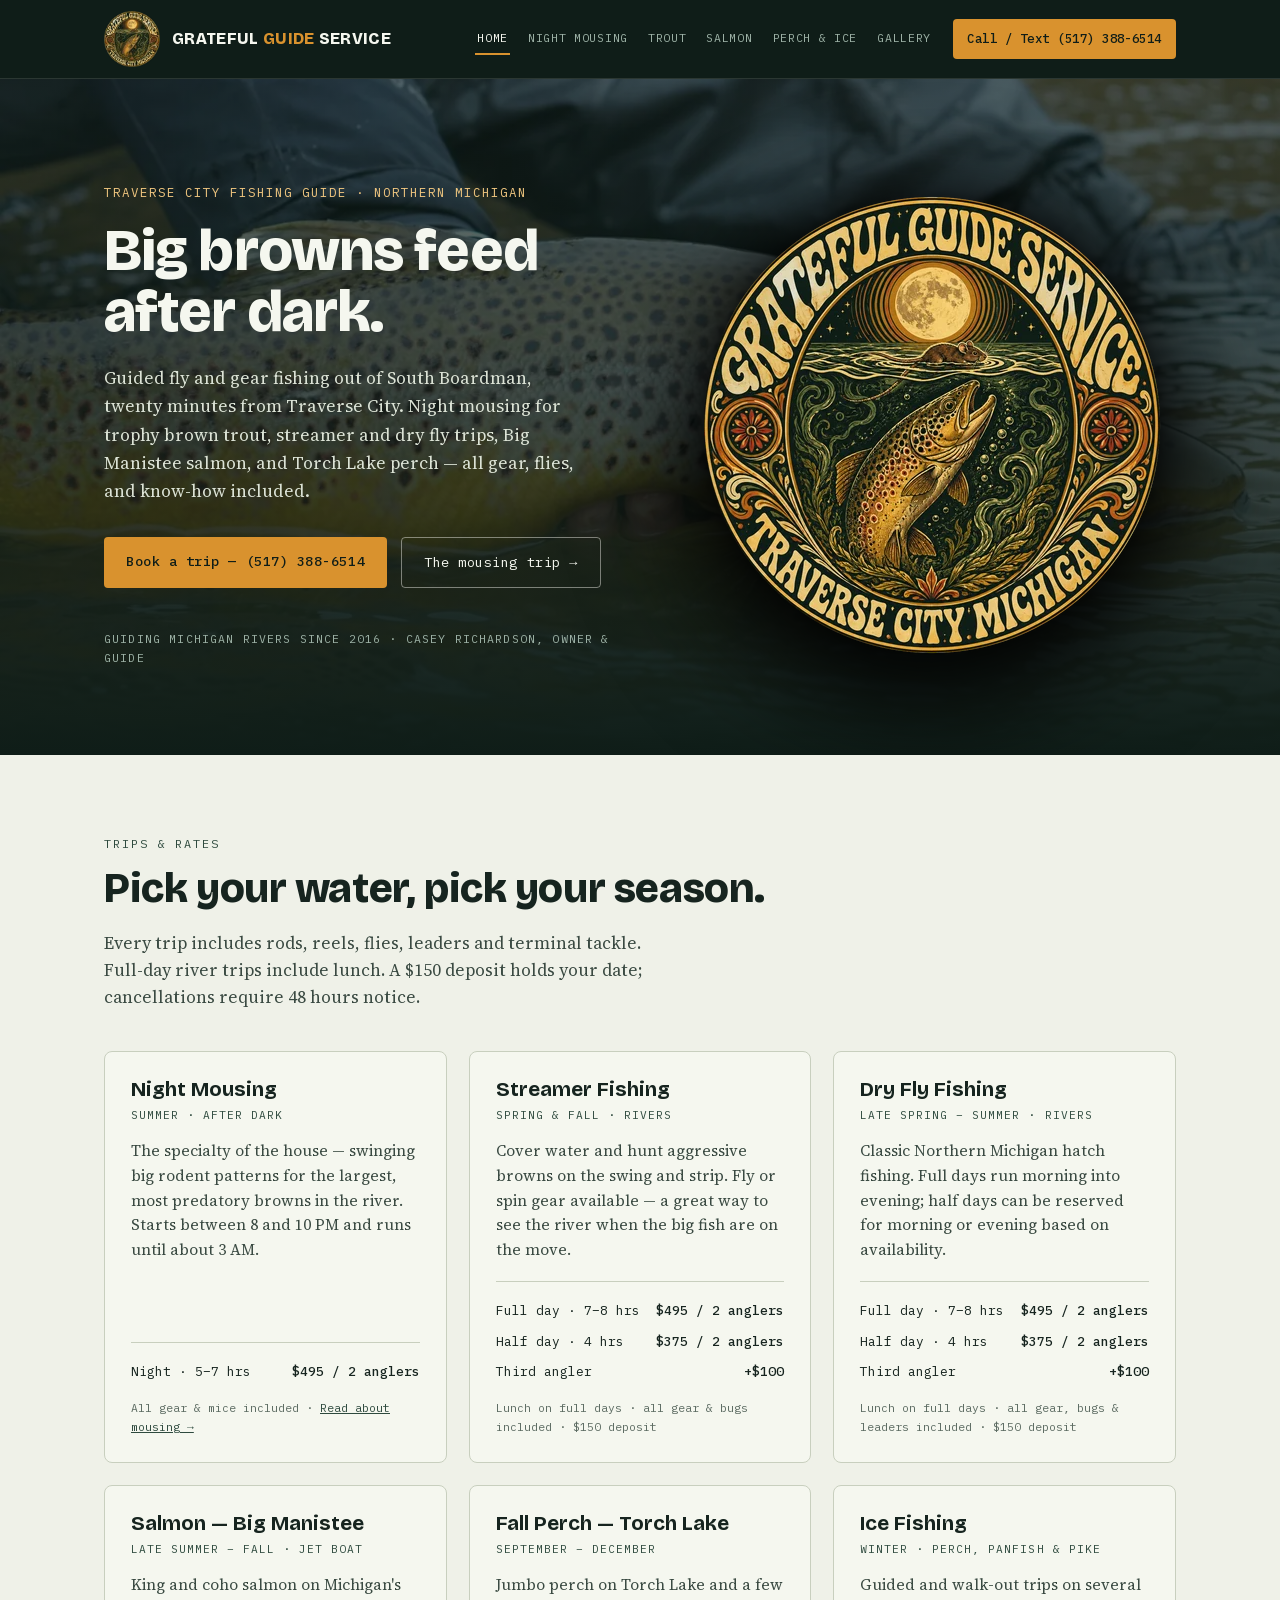
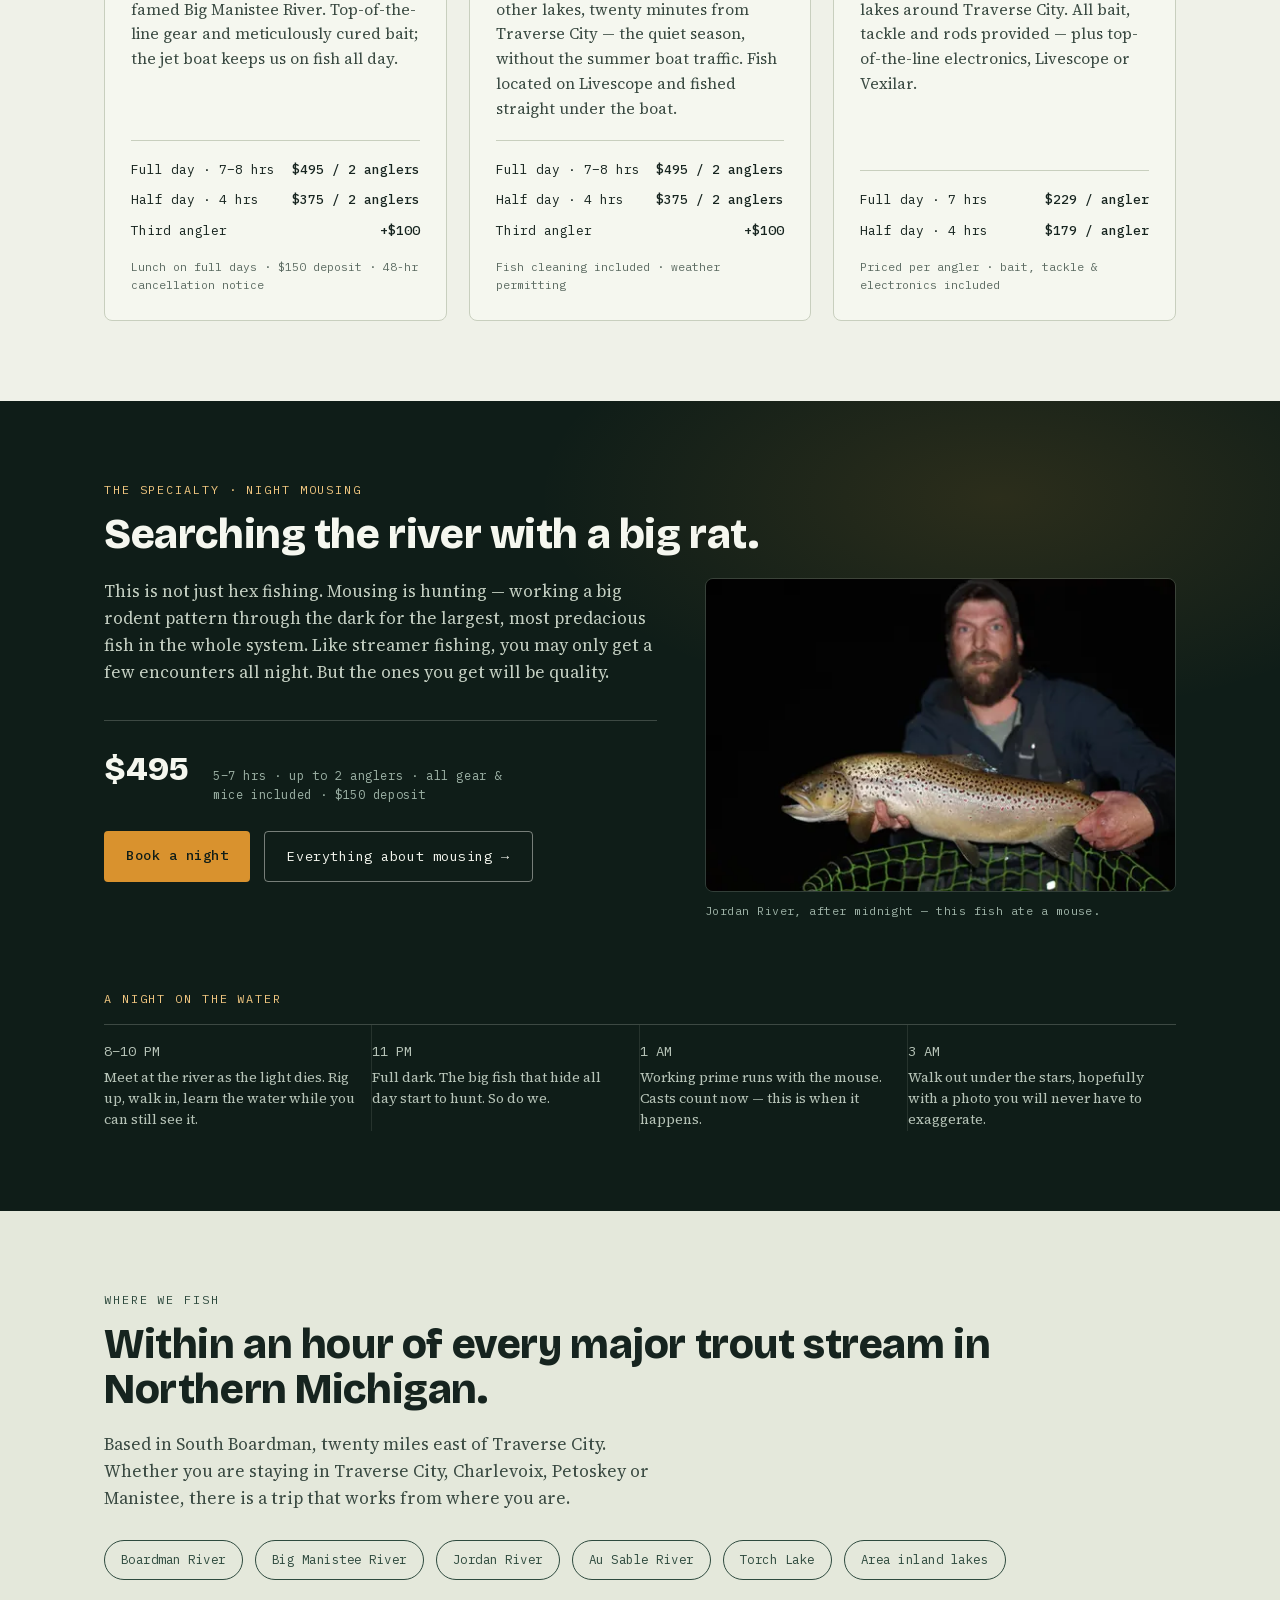
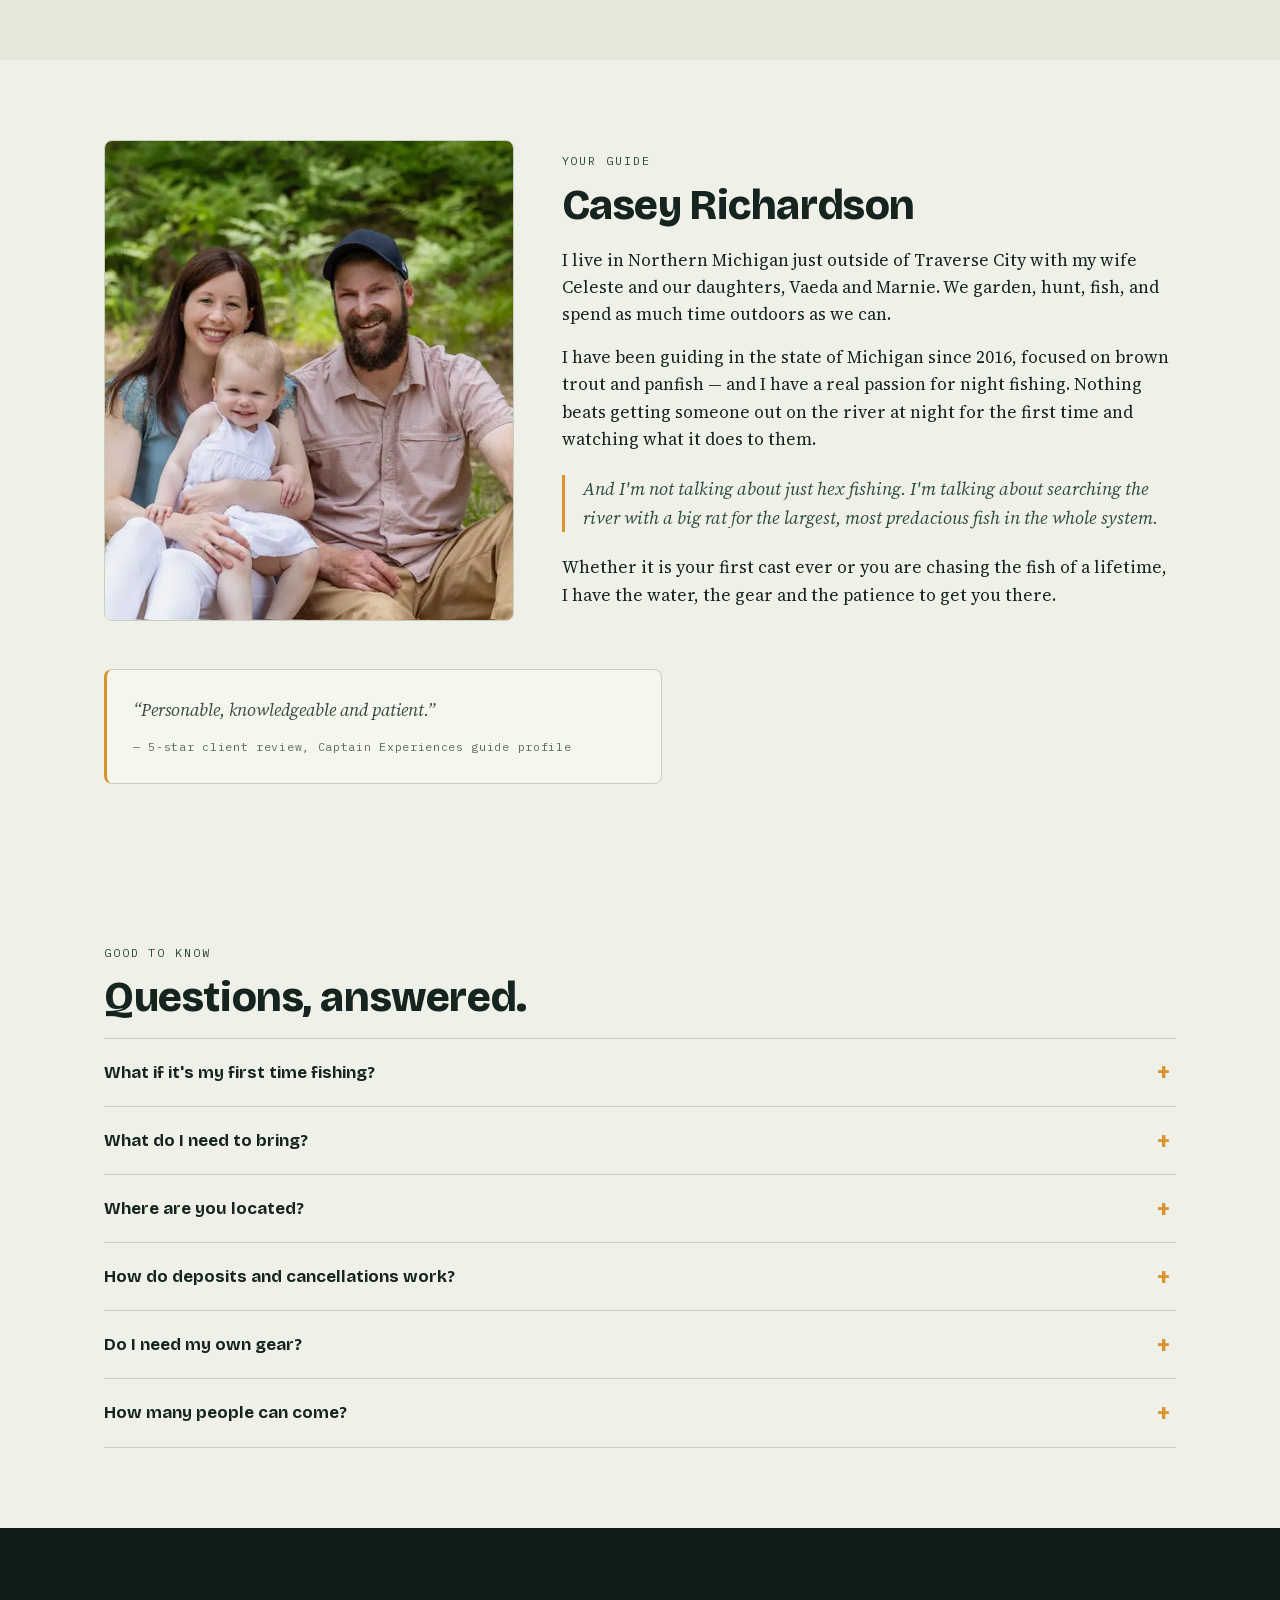
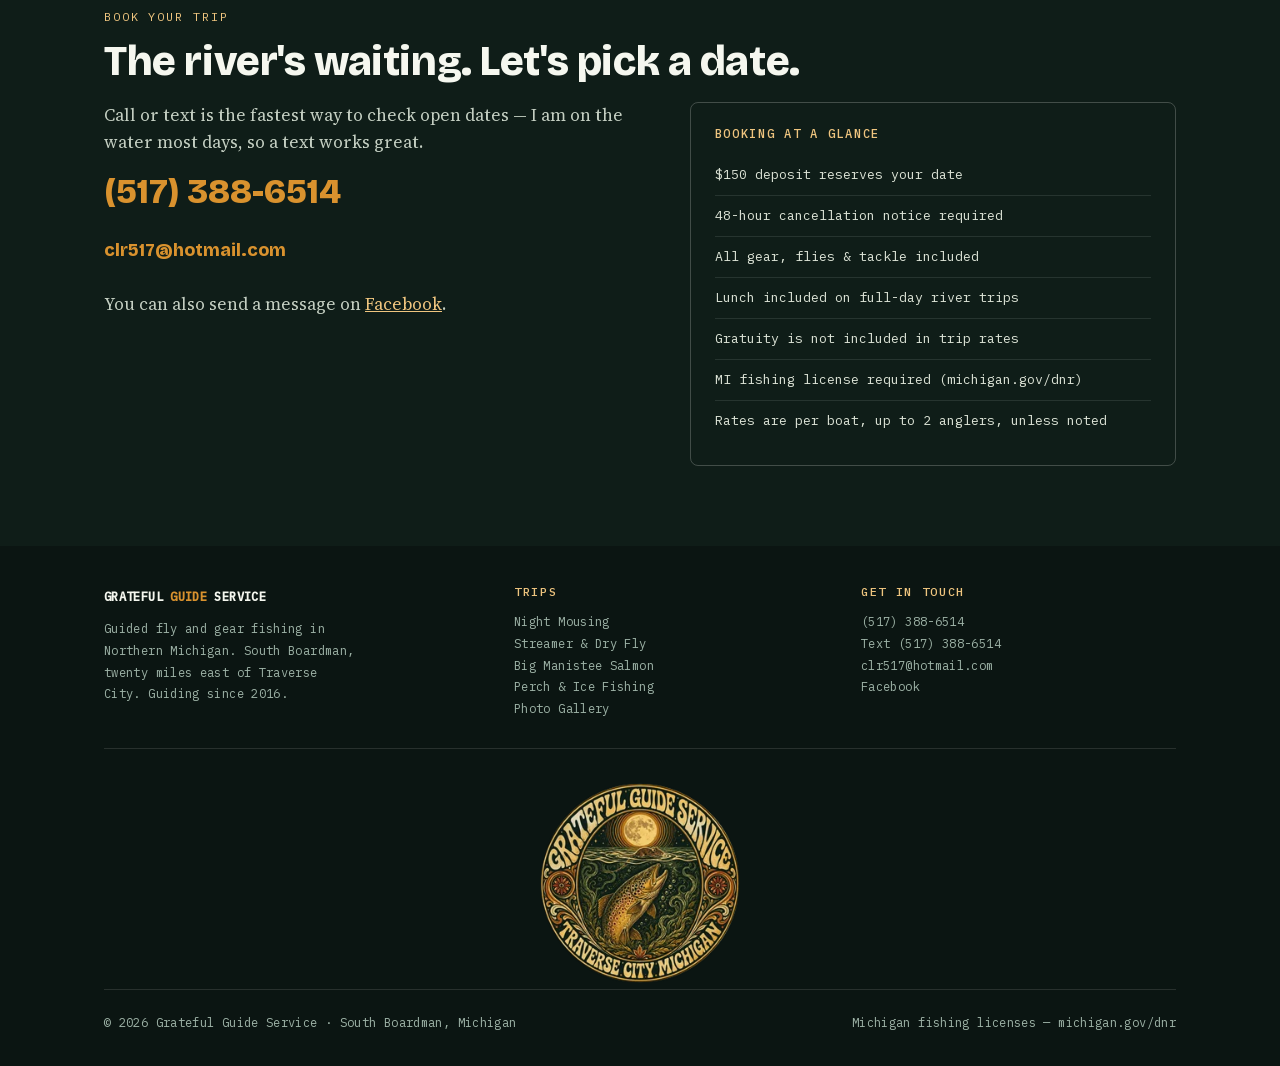
==== index.html @ aba26809 "Grateful Guide Service site" ====
<!DOCTYPE html>
<html lang="en" class="no-js">
<head>
<meta charset="UTF-8">
<meta name="viewport" content="width=device-width, initial-scale=1">
<title>Traverse City Fishing Guide | Night Mousing, Trout &amp; Salmon Trips — Grateful Guide Service</title>
<meta name="description" content="Guided fly and gear fishing out of South Boardman, 20 minutes from Traverse City. Night mousing for trophy brown trout, streamer and dry fly trips, Big Manistee salmon, and Torch Lake perch. All gear included. Call or text (517) 388-6514.">
<link rel="canonical" href="https://www.gratefulguideservice.com/">
<meta name="theme-color" content="#0F1D18">
<link rel="icon" href="./favicon.ico" sizes="16x16 32x32 48x48">
<link rel="icon" href="./assets/img/icon-16.png" sizes="16x16" type="image/png">
<link rel="icon" href="./assets/img/icon-32.png" sizes="32x32" type="image/png">
<link rel="icon" href="./assets/img/icon-192.png" sizes="192x192" type="image/png">
<link rel="icon" href="./assets/img/icon-512.png" sizes="512x512" type="image/png">
<link rel="apple-touch-icon" sizes="180x180" href="./assets/img/icon-180.png">
<link rel="manifest" href="./site.webmanifest">
<meta property="og:type" content="website">
<meta property="og:site_name" content="Grateful Guide Service">
<meta property="og:title" content="Traverse City Fishing Guide | Grateful Guide Service">
<meta property="og:description" content="Guided fly and gear fishing out of South Boardman, 20 minutes from Traverse City. Night mousing for trophy brown trout, streamer and dry fly trips, Big Manistee salmon, and Torch Lake perch. All gear included. Call or text (517) 388-6514.">
<meta property="og:url" content="https://www.gratefulguideservice.com/">
<meta property="og:image" content="https://www.gratefulguideservice.com/assets/img/og-image.png">
<meta property="og:image:type" content="image/png">
<meta property="og:image:width" content="1200">
<meta property="og:image:height" content="630">
<meta property="og:image:alt" content="Grateful Guide Service badge: a brown trout rising to a mouse fly under a full moon, Traverse City, Michigan">
<meta name="twitter:card" content="summary_large_image">
<link rel="preload" href="./assets/fonts/bricolage-grotesque-normal-400-800.woff2" as="font" type="font/woff2" crossorigin>
<link rel="preload" href="./assets/fonts/source-serif-4-normal-400-600.woff2" as="font" type="font/woff2" crossorigin>
<link rel="stylesheet" href="./assets/fonts/fonts.css">
<link rel="stylesheet" href="./assets/css/site.css">
<script type="application/ld+json">
{
  "@context": "https://schema.org",
  "@type": "LocalBusiness",
  "@id": "https://www.gratefulguideservice.com/#business",
  "name": "Grateful Guide Service",
  "description": "Guided fishing trips in Northern Michigan: night mousing and streamer fishing for brown trout, dry fly trips, Big Manistee River salmon, and perch and ice fishing near Traverse City.",
  "url": "https://www.gratefulguideservice.com/",
  "telephone": "+1-517-388-6514",
  "email": "clr517@hotmail.com",
  "image": "https://www.gratefulguideservice.com/assets/img/mousing-brown-jordan-river-1600.jpg",
  "founder": {
    "@type": "Person",
    "name": "Casey Richardson"
  },
  "foundingDate": "2016",
  "priceRange": "$179–$495",
  "currenciesAccepted": "USD",
  "address": {
    "@type": "PostalAddress",
    "addressLocality": "South Boardman",
    "addressRegion": "MI",
    "postalCode": "49680",
    "addressCountry": "US"
  },
  "areaServed": [
    "Traverse City MI",
    "Charlevoix MI",
    "Petoskey MI",
    "Manistee MI",
    "Kalkaska MI",
    "South Boardman MI"
  ],
  "sameAs": [
    "https://www.facebook.com/gratefulguideservices-107425530788070/"
  ],
  "makesOffer": [
    {
      "@type": "Offer",
      "name": "Night Mousing Trip (5–7 hrs, up to 2 anglers)",
      "price": "495",
      "priceCurrency": "USD",
      "availability": "https://schema.org/InStock"
    },
    {
      "@type": "Offer",
      "name": "Full Day Streamer or Dry Fly Trip (7–8 hrs, up to 2 anglers)",
      "price": "495",
      "priceCurrency": "USD",
      "availability": "https://schema.org/InStock"
    },
    {
      "@type": "Offer",
      "name": "Half Day River Trip (4 hrs, up to 2 anglers)",
      "price": "375",
      "priceCurrency": "USD",
      "availability": "https://schema.org/InStock"
    },
    {
      "@type": "Offer",
      "name": "Full Day Salmon Trip, Big Manistee River (up to 2 anglers)",
      "price": "495",
      "priceCurrency": "USD",
      "availability": "https://schema.org/InStock"
    },
    {
      "@type": "Offer",
      "name": "Fall Perch Trip, Torch Lake (full day, up to 2 anglers)",
      "price": "495",
      "priceCurrency": "USD",
      "availability": "https://schema.org/InStock"
    },
    {
      "@type": "Offer",
      "name": "Ice Fishing Half Day (per angler)",
      "price": "179",
      "priceCurrency": "USD",
      "availability": "https://schema.org/InStock"
    },
    {
      "@type": "Offer",
      "name": "Ice Fishing Full Day (per angler)",
      "price": "229",
      "priceCurrency": "USD",
      "availability": "https://schema.org/InStock"
    }
  ]
}
</script>
<script type="application/ld+json">
{
  "@context": "https://schema.org",
  "@type": "FAQPage",
  "mainEntity": [
    {
      "@type": "Question",
      "name": "What if it's my first time fishing?",
      "acceptedAnswer": {
        "@type": "Answer",
        "text": "Not a problem. I have the perfect section of river and the right equipment for beginners — you will have real opportunities at quality fish while learning the skill throughout the day or evening."
      }
    },
    {
      "@type": "Question",
      "name": "What do I need to bring?",
      "acceptedAnswer": {
        "@type": "Answer",
        "text": "A valid Michigan fishing license (available on the Michigan DNR website — this is your responsibility), polarized sunglasses for daytime trips, and safety glasses for night trips. Layered clothing and bug spray are recommended. Waders or muck boots and rain gear are suggested depending on the weather. Rods, reels, flies, leaders and terminal tackle are provided."
      }
    },
    {
      "@type": "Question",
      "name": "Where are you located?",
      "acceptedAnswer": {
        "@type": "Answer",
        "text": "South Boardman, Michigan — about 20 miles east of Traverse City, and within an hour of most major trout streams in Northern Michigan including the Boardman, Big Manistee, Jordan and Au Sable rivers."
      }
    },
    {
      "@type": "Question",
      "name": "How do deposits and cancellations work?",
      "acceptedAnswer": {
        "@type": "Answer",
        "text": "A $150 deposit reserves your date on any trip. All cancellations require 48 hours notice. Gratuity is not included in trip rates."
      }
    },
    {
      "@type": "Question",
      "name": "Do I need my own gear?",
      "acceptedAnswer": {
        "@type": "Answer",
        "text": "No. Rods, reels, flies, leaders and terminal tackle are included on every trip, mice included on night trips, and bait, tackle and electronics on ice trips. Spin gear is available if you would rather not fly fish."
      }
    },
    {
      "@type": "Question",
      "name": "How many people can come?",
      "acceptedAnswer": {
        "@type": "Answer",
        "text": "River and perch trips are priced for up to two anglers, with a third angler for $100 more. Ice fishing is priced per angler."
      }
    }
  ]
}
</script>
</head>
<body>
<a class="skip-link" href="#main">Skip to content</a>
<header class="topbar">
  <div class="wrap">
    <a class="brand" href="./">
      <span class="brand-badge"><picture>
  <source type="image/webp" srcset="./assets/img/logo-80.webp 1x, ./assets/img/logo-120.webp 2x">
  <img src="./assets/img/logo-80.png" srcset="./assets/img/logo-80.png 1x, ./assets/img/logo-120.png 2x"
       width="56" height="56" alt=""
       fetchpriority="high" decoding="async">
</picture></span>
      <span class="brand-text">GRATEFUL <span>GUIDE</span> SERVICE</span>
    </a>
    <button class="nav-toggle" type="button" aria-expanded="false" aria-controls="primary-nav">Menu</button>
    <nav class="main" id="primary-nav" aria-label="Primary">
        <a href="./" aria-current="page">Home</a>
        <a href="./night-mousing/">Night Mousing</a>
        <a href="./trout-fishing/">Trout</a>
        <a href="./salmon-fishing-manistee/">Salmon</a>
        <a href="./perch-fishing-torch-lake/">Perch & Ice</a>
        <a href="./gallery/">Gallery</a>
    </nav>
    <a class="call-btn" href="tel:+15173886514">Call / Text (517) 388-6514</a>
  </div>
</header>
<div class="callbar">
  <a class="bar-call" href="tel:+15173886514">Call (517) 388-6514</a>
  <a class="bar-text" href="sms:+15173886514">Text</a>
</div>
<main id="main">

  <div class="hero">
    <div class="hero-media">
      <picture>
  
  <source type="image/webp" srcset="./assets/img/au-sable-big-brown-480.webp 480w, ./assets/img/au-sable-big-brown-960.webp 960w, ./assets/img/au-sable-big-brown-1600.webp 1600w, ./assets/img/au-sable-big-brown-1616.webp 1616w" sizes="100vw">
  <img src="./assets/img/au-sable-big-brown-1616.jpg" srcset="./assets/img/au-sable-big-brown-480.jpg 480w, ./assets/img/au-sable-big-brown-960.jpg 960w, ./assets/img/au-sable-big-brown-1600.jpg 1600w, ./assets/img/au-sable-big-brown-1616.jpg 1616w" sizes="100vw" alt=""
       data-art-directed="true" style="object-position:center 58%;--hero-pos-mobile:center 55%" fetchpriority="high" decoding="async">
</picture>
    </div>
    <div class="wrap">
      <div class="hero-grid">
        <div class="hero-copy">
          <p class="eyebrow">Traverse City Fishing Guide · Northern Michigan</p>
          <h1>Big browns feed after dark.</h1>
          <p class="lede">Guided fly and gear fishing out of South Boardman, twenty minutes from Traverse City. Night mousing for trophy brown trout, streamer and dry fly trips, Big Manistee salmon, and Torch Lake perch — all gear, flies, and know-how included.</p>
          <div class="cta-row">
            <a class="btn btn-amber" href="tel:+15173886514">Book a trip — (517) 388-6514</a>
            <a class="btn btn-ghost" href="./night-mousing/">The mousing trip &rarr;</a>
          </div>
          <p class="since">Guiding Michigan rivers since 2016 · Casey Richardson, owner &amp; guide</p>
        </div>
        <div class="hero-badge"><picture>
  <source type="image/webp" srcset="./assets/img/logo-460.webp 1x, ./assets/img/logo-920.webp 2x">
  <img src="./assets/img/logo-460.png" srcset="./assets/img/logo-460.png 1x, ./assets/img/logo-920.png 2x"
       width="460" height="460" alt="Grateful Guide Service"
       fetchpriority="high" decoding="async">
</picture></div>
      </div>
    </div>
  </div>

  <section id="trips">
    <div class="wrap">
      <p class="kicker">Trips &amp; Rates</p>
      <h2>Pick your water, pick your season.</h2>
      <p class="section-intro">Every trip includes rods, reels, flies, leaders and terminal tackle. Full-day river trips include lunch. A $150 deposit holds your date; cancellations require 48 hours notice.</p>

      <div class="trips-grid">
        
        <article class="trip">
          <h3><a href="./night-mousing/">Night Mousing</a></h3>
          <p class="season">Summer · After dark</p>
          <p>The specialty of the house — swinging big rodent patterns for the largest, most predatory browns in the river. Starts between 8 and 10 PM and runs until about 3 AM.</p>
          <div class="price-lines">
            <div class="price-line"><span>Night · 5–7 hrs</span><span class="amt">$495 / 2 anglers</span></div>
          </div>
          <p class="fine">All gear &amp; mice included · <a href="./night-mousing/">Read about mousing &rarr;</a></p>
        </article>
        
        <article class="trip">
          <h3><a href="./trout-fishing/">Streamer Fishing</a></h3>
          <p class="season">Spring &amp; Fall · Rivers</p>
          <p>Cover water and hunt aggressive browns on the swing and strip. Fly or spin gear available — a great way to see the river when the big fish are on the move.</p>
          <div class="price-lines">
            <div class="price-line"><span>Full day · 7–8 hrs</span><span class="amt">$495 / 2 anglers</span></div>
            <div class="price-line"><span>Half day · 4 hrs</span><span class="amt">$375 / 2 anglers</span></div>
            <div class="price-line"><span>Third angler</span><span class="amt">+$100</span></div>
          </div>
          <p class="fine">Lunch on full days · all gear &amp; bugs included · $150 deposit</p>
        </article>
        
        <article class="trip">
          <h3><a href="./trout-fishing/#dry-fly">Dry Fly Fishing</a></h3>
          <p class="season">Late Spring – Summer · Rivers</p>
          <p>Classic Northern Michigan hatch fishing. Full days run morning into evening; half days can be reserved for morning or evening based on availability.</p>
          <div class="price-lines">
            <div class="price-line"><span>Full day · 7–8 hrs</span><span class="amt">$495 / 2 anglers</span></div>
            <div class="price-line"><span>Half day · 4 hrs</span><span class="amt">$375 / 2 anglers</span></div>
            <div class="price-line"><span>Third angler</span><span class="amt">+$100</span></div>
          </div>
          <p class="fine">Lunch on full days · all gear, bugs &amp; leaders included · $150 deposit</p>
        </article>
        
        <article class="trip">
          <h3><a href="./salmon-fishing-manistee/">Salmon — Big Manistee</a></h3>
          <p class="season">Late Summer – Fall · Jet boat</p>
          <p>King and coho salmon on Michigan's famed Big Manistee River. Top-of-the-line gear and meticulously cured bait; the jet boat keeps us on fish all day.</p>
          <div class="price-lines">
            <div class="price-line"><span>Full day · 7–8 hrs</span><span class="amt">$495 / 2 anglers</span></div>
            <div class="price-line"><span>Half day · 4 hrs</span><span class="amt">$375 / 2 anglers</span></div>
            <div class="price-line"><span>Third angler</span><span class="amt">+$100</span></div>
          </div>
          <p class="fine">Lunch on full days · $150 deposit · 48-hr cancellation notice</p>
        </article>
        
        <article class="trip">
          <h3><a href="./perch-fishing-torch-lake/">Fall Perch — Torch Lake</a></h3>
          <p class="season">September – December</p>
          <p>Jumbo perch on Torch Lake and a few other lakes, twenty minutes from Traverse City — the quiet season, without the summer boat traffic. Fish located on Livescope and fished straight under the boat.</p>
          <div class="price-lines">
            <div class="price-line"><span>Full day · 7–8 hrs</span><span class="amt">$495 / 2 anglers</span></div>
            <div class="price-line"><span>Half day · 4 hrs</span><span class="amt">$375 / 2 anglers</span></div>
            <div class="price-line"><span>Third angler</span><span class="amt">+$100</span></div>
          </div>
          <p class="fine">Fish cleaning included · weather permitting</p>
        </article>
        
        <article class="trip">
          <h3><a href="./perch-fishing-torch-lake/#ice">Ice Fishing</a></h3>
          <p class="season">Winter · Perch, panfish &amp; pike</p>
          <p>Guided and walk-out trips on several lakes around Traverse City. All bait, tackle and rods provided — plus top-of-the-line electronics, Livescope or Vexilar.</p>
          <div class="price-lines">
            <div class="price-line"><span>Full day · 7 hrs</span><span class="amt">$229 / angler</span></div>
            <div class="price-line"><span>Half day · 4 hrs</span><span class="amt">$179 / angler</span></div>
          </div>
          <p class="fine">Priced per angler · bait, tackle &amp; electronics included</p>
        </article>
      </div>
    </div>
  </section>

  <section class="after-dark" id="after-dark">
    <div class="wrap">
      <p class="kicker">The Specialty · Night Mousing</p>
      <h2>Searching the river with a big rat.</h2>
      <div class="dark-cols">
        <div>
          <p class="section-intro">This is not just hex fishing. Mousing is hunting — working a big rodent pattern through the dark for the largest, most predacious fish in the whole system. Like streamer fishing, you may only get a few encounters all night. But the ones you get will be quality.</p>

          <div class="dark-price">
            <span class="big">$495</span>
            <span class="sub">5–7 hrs · up to 2 anglers · all gear &amp; mice included · $150 deposit</span>
          </div>
          <div class="cta-row" style="display:flex;gap:14px;flex-wrap:wrap;margin-top:26px">
            <a class="btn btn-amber" href="tel:+15173886514">Book a night</a>
            <a class="btn btn-ghost" href="./night-mousing/">Everything about mousing &rarr;</a>
          </div>
        </div>
        <div>
          <figure class="shot" style="margin-top:0">
            <picture>
  <source type="image/webp" srcset="./assets/img/mousing-brown-jordan-river-480.webp 480w, ./assets/img/mousing-brown-jordan-river-960.webp 960w, ./assets/img/mousing-brown-jordan-river-1600.webp 1600w, ./assets/img/mousing-brown-jordan-river-2400.webp 2400w" sizes="(max-width: 860px) 92vw, 480px">
  <img src="./assets/img/mousing-brown-jordan-river-2400.jpg" srcset="./assets/img/mousing-brown-jordan-river-480.jpg 480w, ./assets/img/mousing-brown-jordan-river-960.jpg 960w, ./assets/img/mousing-brown-jordan-river-1600.jpg 1600w, ./assets/img/mousing-brown-jordan-river-2400.jpg 2400w" sizes="(max-width: 860px) 92vw, 480px"
       width="2400" height="1600"
       alt="Angler holding a heavy brown trout that ate a mouse pattern after dark on the Jordan River"
       loading="lazy" decoding="async">
</picture>
            <figcaption>Jordan River, after midnight — this fish ate a mouse.</figcaption>
          </figure>
        </div>
      </div>

      <!-- The timeline spans the full width: four columns inside a half-width
           grid cell squeezed the copy to three words a line. -->
      <div class="night-log">
        <p class="nl-title">A night on the water</p>
        <div class="timeline">
              <div class="tl-cell">
                <p class="tl-time">8–10 PM</p>
                <p>Meet at the river as the light dies. Rig up, walk in, learn the water while you can still see it.</p>
              </div>
              <div class="tl-cell">
                <p class="tl-time">11 PM</p>
                <p>Full dark. The big fish that hide all day start to hunt. So do we.</p>
              </div>
              <div class="tl-cell">
                <p class="tl-time">1 AM</p>
                <p>Working prime runs with the mouse. Casts count now — this is when it happens.</p>
              </div>
              <div class="tl-cell">
                <p class="tl-time">3 AM</p>
                <p>Walk out under the stars, hopefully with a photo you will never have to exaggerate.</p>
              </div>
        </div>
      </div>
    </div>
  </section>

  <section class="rivers" id="waters">
    <div class="wrap">
      <p class="kicker">Where We Fish</p>
      <h2>Within an hour of every major trout stream in Northern Michigan.</h2>
      <p class="section-intro">Based in South Boardman, twenty miles east of Traverse City. Whether you are staying in Traverse City, Charlevoix, Petoskey or Manistee, there is a trip that works from where you are.</p>
      <ul class="river-chips">
        <li class="chip">Boardman River</li>
        <li class="chip">Big Manistee River</li>
        <li class="chip">Jordan River</li>
        <li class="chip">Au Sable River</li>
        <li class="chip">Torch Lake</li>
        <li class="chip">Area inland lakes</li>
      </ul>
    </div>
  </section>

  <section id="about">
    <div class="wrap">
      <div class="about-cols">
        <picture>
  <source type="image/webp" srcset="./assets/img/casey-family-480.webp 480w, ./assets/img/casey-family-960.webp 960w, ./assets/img/casey-family-1308.webp 1308w" sizes="(max-width: 860px) 92vw, 380px">
  <img src="./assets/img/casey-family-1308.jpg" srcset="./assets/img/casey-family-480.jpg 480w, ./assets/img/casey-family-960.jpg 960w, ./assets/img/casey-family-1308.jpg 1308w" sizes="(max-width: 860px) 92vw, 380px"
       width="1308" height="1536"
       alt="Guide Casey Richardson with his wife Celeste and their daughter in Northern Michigan"
       loading="lazy" decoding="async">
</picture>
        <div>
          <p class="kicker">Your Guide</p>
          <h2>Casey Richardson</h2>
          <p>I live in Northern Michigan just outside of Traverse City with my wife Celeste and our daughters, Vaeda and Marnie. We garden, hunt, fish, and spend as much time outdoors as we can.</p>
          <p style="margin-top:16px">I have been guiding in the state of Michigan since 2016, focused on brown trout and panfish — and I have a real passion for night fishing. Nothing beats getting someone out on the river at night for the first time and watching what it does to them.</p>
          <blockquote style="font-family:var(--serif);font-style:italic;font-size:1.12rem;color:var(--pine);border-left:3px solid var(--lantern);padding-left:18px;margin:22px 0">And I'm not talking about just hex fishing. I'm talking about searching the river with a big rat for the largest, most predacious fish in the whole system.</blockquote>
          <p>Whether it is your first cast ever or you are chasing the fish of a lifetime, I have the water, the gear and the patience to get you there.</p>
        </div>
      </div>

      <figure class="quote-card" style="margin-top:48px">
        <blockquote>“Personable, knowledgeable and patient.”</blockquote>
        <figcaption>— 5-star client review, Captain Experiences guide profile</figcaption>
      </figure>
    </div>
  </section>

  
  <section class="faq" id="faq">
    <div class="wrap">
      <p class="kicker">Good to Know</p>
      <h2>Questions, answered.</h2>
      <details>
        <summary>What if it's my first time fishing?</summary>
        <p>Not a problem. I have the perfect section of river and the right equipment for beginners — you will have real opportunities at quality fish while learning the skill throughout the day or evening.</p>
      </details>
      <details>
        <summary>What do I need to bring?</summary>
        <p>A valid Michigan fishing license (get one on the <a href="https://www.michigan.gov/dnr" rel="noopener">Michigan DNR website</a> — this is your responsibility), polarized sunglasses for daytime trips, and safety glasses for night trips. Layered clothing and bug spray are recommended. Waders or muck boots and rain gear are suggested depending on the weather. Everything else — rods, reels, flies, leaders, tackle — is on me.</p>
      </details>
      <details>
        <summary>Where are you located?</summary>
        <p>South Boardman, Michigan, about 20 miles east of Traverse City — within an hour of most major trout streams in Northern Michigan. Whether you are staying in Traverse City, Charlevoix, Petoskey or Manistee, I have a fishing option for you.</p>
      </details>
      <details>
        <summary>How do deposits and cancellations work?</summary>
        <p>A $150 deposit reserves your date on any trip. All cancellations require 48 hours notice. Gratuity is not included in trip rates.</p>
      </details>
      <details>
        <summary>Do I need my own gear?</summary>
        <p>No. Rods, reels, flies, leaders and terminal tackle are included on every trip — mice on night trips, and bait, tackle and electronics on ice trips. Spin gear is available if you would rather not fly fish.</p>
      </details>
      <details>
        <summary>How many people can come?</summary>
        <p>River and perch trips are priced for up to two anglers; a third angler is $100 more. Ice fishing is priced per angler.</p>
      </details>
    </div>
  </section>
  
  <section class="booking" id="book">
    <div class="wrap">
      <p class="kicker">Book Your Trip</p>
      <h2>The river's waiting. Let's pick a date.</h2>
      <div class="book-cols">
        <div>
          <p>Call or text is the fastest way to check open dates — I am on the water most days, so a text works great.</p>
          <a class="contact-big" href="tel:+15173886514">(517) 388-6514</a><br>
          <a class="contact-big contact-sm" href="mailto:clr517@hotmail.com">clr517@hotmail.com</a>
          <p style="margin-top:18px">You can also send a message on <a class="inline" href="https://www.facebook.com/gratefulguideservices-107425530788070/" rel="noopener">Facebook</a>.</p>
        </div>
        <div class="policy">
          <h3>Booking at a glance</h3>
          <ul>
            <li>$150 deposit reserves your date</li>
            <li>48-hour cancellation notice required</li>
            <li>All gear, flies &amp; tackle included</li>
            <li>Lunch included on full-day river trips</li>
            <li>Gratuity is not included in trip rates</li>
            <li>MI fishing license required (michigan.gov/dnr)</li>
            <li>Rates are per boat, up to 2 anglers, unless noted</li>
          </ul>
        </div>
      </div>
    </div>
  </section>
</main>
<footer class="site">
  <div class="wrap">
    <div class="foot-top">
      <div>
        <p class="foot-brand">GRATEFUL <span>GUIDE</span> SERVICE</p>
        <p class="foot-note">Guided fly and gear fishing in Northern Michigan. South Boardman, twenty miles east of Traverse City. Guiding since 2016.</p>
      </div>
      <div>
        <h2>Trips</h2>
        <ul>
          <li><a href="./night-mousing/">Night Mousing</a></li>
          <li><a href="./trout-fishing/">Streamer &amp; Dry Fly</a></li>
          <li><a href="./salmon-fishing-manistee/">Big Manistee Salmon</a></li>
          <li><a href="./perch-fishing-torch-lake/">Perch &amp; Ice Fishing</a></li>
          <li><a href="./gallery/">Photo Gallery</a></li>
        </ul>
      </div>
      <div>
        <h2>Get in touch</h2>
        <ul>
          <li><a href="tel:+15173886514">(517) 388-6514</a></li>
          <li><a href="sms:+15173886514">Text (517) 388-6514</a></li>
          <li><a href="mailto:clr517@hotmail.com">clr517@hotmail.com</a></li>
          <li><a href="https://www.facebook.com/gratefulguideservices-107425530788070/" rel="noopener">Facebook</a></li>
        </ul>
      </div>
    </div>
    <div class="foot-badge"><picture>
  <source type="image/webp" srcset="./assets/img/logo-240.webp 1x, ./assets/img/logo-460.webp 2x">
  <img src="./assets/img/logo-240.png" srcset="./assets/img/logo-240.png 1x, ./assets/img/logo-460.png 2x"
       width="200" height="200" alt=""
       loading="lazy" decoding="async">
</picture></div>
    <div class="foot-bottom">
      <p>© 2026 Grateful Guide Service · South Boardman, Michigan</p>
      <p><a href="https://www.michigan.gov/dnr" rel="noopener">Michigan fishing licenses — michigan.gov/dnr</a></p>
    </div>
  </div>
</footer>
<script>
document.documentElement.classList.remove('no-js');
var t=document.querySelector('.nav-toggle'),n=document.getElementById('primary-nav');
if(t&&n){t.addEventListener('click',function(){
  var open=n.classList.toggle('is-open');
  t.setAttribute('aria-expanded',String(open));
});}
</script>

</body>
</html>
---- assets/fonts/fonts.css ----
/* Self-hosted latin subsets. Generated by build/fonts.mjs — do not edit. */
@font-face{font-family:'Bricolage Grotesque';font-style:normal;font-weight:400 800;font-display:swap;src:url(/assets/fonts/bricolage-grotesque-normal-400-800.woff2) format('woff2');unicode-range:U+0000-00FF, U+0131, U+0152-0153, U+02BB-02BC, U+02C6, U+02DA, U+02DC, U+0304, U+0308, U+0329, U+2000-206F, U+20AC, U+2122, U+2191, U+2193, U+2212, U+2215, U+FEFF, U+FFFD}
@font-face{font-family:'IBM Plex Mono';font-style:normal;font-weight:400;font-display:swap;src:url(/assets/fonts/ibm-plex-mono-normal-400.woff2) format('woff2');unicode-range:U+0000-00FF, U+0131, U+0152-0153, U+02BB-02BC, U+02C6, U+02DA, U+02DC, U+0304, U+0308, U+0329, U+2000-206F, U+20AC, U+2122, U+2191, U+2193, U+2212, U+2215, U+FEFF, U+FFFD}
@font-face{font-family:'IBM Plex Mono';font-style:normal;font-weight:500;font-display:swap;src:url(/assets/fonts/ibm-plex-mono-normal-500.woff2) format('woff2');unicode-range:U+0000-00FF, U+0131, U+0152-0153, U+02BB-02BC, U+02C6, U+02DA, U+02DC, U+0304, U+0308, U+0329, U+2000-206F, U+20AC, U+2122, U+2191, U+2193, U+2212, U+2215, U+FEFF, U+FFFD}
@font-face{font-family:'Source Serif 4';font-style:italic;font-weight:400;font-display:swap;src:url(/assets/fonts/source-serif-4-italic-400.woff2) format('woff2');unicode-range:U+0000-00FF, U+0131, U+0152-0153, U+02BB-02BC, U+02C6, U+02DA, U+02DC, U+0304, U+0308, U+0329, U+2000-206F, U+20AC, U+2122, U+2191, U+2193, U+2212, U+2215, U+FEFF, U+FFFD}
@font-face{font-family:'Source Serif 4';font-style:normal;font-weight:400 600;font-display:swap;src:url(/assets/fonts/source-serif-4-normal-400-600.woff2) format('woff2');unicode-range:U+0000-00FF, U+0131, U+0152-0153, U+02BB-02BC, U+02C6, U+02DA, U+02DC, U+0304, U+0308, U+0329, U+2000-206F, U+20AC, U+2122, U+2191, U+2193, U+2212, U+2215, U+FEFF, U+FFFD}
---- assets/css/site.css ----
/* ===========================================================================
   Grateful Guide Service
   Design system carried forward from the v1 prototype: night-river palette,
   Bricolage Grotesque display / Source Serif body / IBM Plex Mono for prices
   and labels. Extended here for a multi-page site.
   =========================================================================== */

:root{
  --night:#0F1D18;          /* river at night */
  --pool:#182B24;           /* deep pool green */
  --pine:#2E4A3E;
  --paper:#EFF1E8;          /* cool birch paper */
  --paper-2:#E4E8DB;
  --moon:#F5F7EF;
  --ink:#16241F;
  --ink-2:#3A4A42;          /* secondary text on paper */
  --ink-3:#5C6B62;          /* fine print on paper */
  --lantern:#D9922E;        /* headlamp amber */
  --lantern-soft:#EFC57F;
  --mist:#9DB2A6;
  --rule:#C8CFBE;
  --dark-body:#C4CFC2;      /* body copy on night */
  --dark-fine:#B7C4B8;

  --display:'Bricolage Grotesque', system-ui, sans-serif;
  --serif:'Source Serif 4', Georgia, serif;
  --mono:'IBM Plex Mono', ui-monospace, monospace;

  --wrap:1120px;
  --gutter:24px;
  --callbar-h:0px;
}

*{box-sizing:border-box;margin:0;padding:0}
html{scroll-behavior:smooth;-webkit-text-size-adjust:100%}
@media (prefers-reduced-motion: reduce){
  html{scroll-behavior:auto}
  *,*::before,*::after{animation-duration:.001ms!important;animation-iteration-count:1!important;transition-duration:.001ms!important;scroll-behavior:auto!important}
}
body{
  font-family:var(--serif);
  color:var(--ink);
  background:var(--paper);
  line-height:1.6;
  font-size:17px;
  padding-bottom:var(--callbar-h);
}
img{max-width:100%;display:block;height:auto}
a{color:inherit}
:focus-visible{outline:3px solid var(--lantern);outline-offset:3px;border-radius:2px}
/* On amber surfaces the amber ring disappears — switch to the dark ink ring. */
.btn-amber:focus-visible,.call-btn:focus-visible,.callbar a:focus-visible{outline-color:var(--night)}

.wrap{max-width:var(--wrap);margin:0 auto;padding:0 var(--gutter)}
.skip-link{
  position:absolute;left:-9999px;top:0;z-index:100;
  background:var(--lantern);color:var(--night);
  font-family:var(--mono);font-size:.85rem;padding:12px 18px;text-decoration:none;
}
.skip-link:focus{left:0}

/* ---------------------------------------------------------------- header -- */
.topbar{
  position:sticky;top:0;z-index:50;
  background:var(--night);color:var(--moon);
  border-bottom:1px solid rgba(245,247,239,.12);
}
/*
 * Header width budget. `.wrap` caps at 1120px, so the row has at most
 * 1072px of content at any viewport >= 1168, and 976px at 1024 — which is the
 * squeeze point. Rough advance-width estimates for the widest case (56px badge,
 * full wordmark, six nav links, phone button):
 *
 *   brand   56 + 12 gap + ~225 wordmark        = ~293
 *   nav     46 chars @ ~7.6px + padding + gaps = ~454
 *   button  "Call / Text (517) 388-6514"       = ~236
 *   2 x 20px flex gaps                         =   40
 *                                                ~1023 <= 1072  ok
 *
 * At 1024 the row has 976px, so a compact tier below 1180 shrinks the badge,
 * the wordmark and the nav: ~922 against 976 — ~54px of slack.
 */
.topbar .wrap{display:flex;align-items:center;gap:20px;min-height:78px}
.brand{
  display:flex;align-items:center;gap:12px;flex:0 0 auto;
  font-family:var(--display);font-weight:800;font-size:1rem;letter-spacing:.02em;
  text-decoration:none;white-space:nowrap;line-height:1.1;
}
/* The badge is too detailed to carry the header on its own, so it rides
   alongside the wordmark rather than replacing it. Fully inside the bar,
   vertically centred by the row's align-items. */
.brand-badge{display:block;flex:0 0 auto;line-height:0}
.brand-badge img{width:56px;height:56px;display:block}
.brand-text span{color:var(--lantern)}

nav.main{display:flex;gap:16px;margin-left:auto;align-items:center;flex:0 1 auto}
nav.main a{
  font-family:var(--mono);font-size:.72rem;letter-spacing:.06em;text-transform:uppercase;
  text-decoration:none;color:var(--mist);padding:6px 2px;border-bottom:2px solid transparent;
  white-space:nowrap;
}
nav.main a:hover{color:var(--lantern-soft)}
nav.main a[aria-current="page"]{color:var(--moon);border-bottom-color:var(--lantern)}
.call-btn{
  font-family:var(--mono);font-size:.78rem;letter-spacing:.04em;
  background:var(--lantern);color:var(--night);text-decoration:none;
  padding:10px 14px;border-radius:4px;font-weight:500;white-space:nowrap;flex:0 0 auto;
}
.call-btn:hover{background:var(--lantern-soft)}

.nav-toggle{
  display:none;margin-left:auto;background:transparent;border:1px solid rgba(245,247,239,.35);
  color:var(--moon);font-family:var(--mono);font-size:.75rem;letter-spacing:.08em;
  text-transform:uppercase;padding:9px 13px;border-radius:4px;cursor:pointer;
}
.nav-toggle:hover{border-color:var(--lantern);color:var(--lantern-soft)}

/* Compact desktop tier: 961-1180px, where six nav links plus a 56px badge plus
   the full phone label no longer fit inside the 1120px wrap. */
@media (min-width:961px) and (max-width:1180px){
  .topbar .wrap{gap:16px;min-height:72px}
  .brand{font-size:.92rem;gap:10px}
  .brand-badge img{width:48px;height:48px}
  nav.main{gap:13px}
  nav.main a{font-size:.68rem;letter-spacing:.05em}
  .call-btn{font-size:.74rem;padding:9px 12px}
}

@media (max-width:960px){
  .topbar .wrap{gap:12px;flex-wrap:wrap;padding-top:10px;padding-bottom:10px;min-height:0}
  /* The badge stays legible but the sticky bar must not eat the viewport. */
  .brand-badge img{width:44px;height:44px}
  .brand{font-size:.95rem;gap:10px}
  .nav-toggle{display:block}
  .topbar .call-btn{display:none}
  nav.main{
    display:none;order:3;flex-basis:100%;margin-left:0;
    flex-direction:column;align-items:stretch;gap:0;
    border-top:1px solid rgba(245,247,239,.14);
  }
  nav.main.is-open{display:flex}
  nav.main a{padding:14px 2px;font-size:.85rem;border-bottom:1px solid rgba(245,247,239,.08)}
  nav.main a[aria-current="page"]{border-bottom-color:rgba(245,247,239,.08);color:var(--lantern-soft)}
  nav.main a:last-child{border-bottom:none}
}
@media (max-width:400px){
  .brand{gap:8px;font-size:.86rem}
  .brand-badge img{width:40px;height:40px}
}
/* No JS: the toggle can't work, so show the nav rather than hide it. */
.no-js .nav-toggle{display:none}
@media (max-width:960px){ .no-js nav.main{display:flex} }

/* ------------------------------------------------------- sticky call bar -- */
.callbar{display:none}
@media (max-width:960px){
  :root{--callbar-h:62px}
  .callbar{
    display:grid;grid-template-columns:1fr auto;gap:1px;
    position:fixed;left:0;right:0;bottom:0;z-index:60;
    background:rgba(15,29,24,.96);border-top:1px solid rgba(245,247,239,.15);
    padding:9px 12px calc(9px + env(safe-area-inset-bottom));
    backdrop-filter:blur(6px);
  }
  .callbar a{
    font-family:var(--mono);font-size:.82rem;letter-spacing:.03em;text-align:center;
    text-decoration:none;padding:12px 14px;border-radius:4px;
  }
  .callbar .bar-call{background:var(--lantern);color:var(--night);font-weight:500}
  .callbar .bar-text{color:var(--moon);border:1px solid rgba(245,247,239,.35);margin-left:8px}
}

/* ------------------------------------------------------------------ hero -- */
.hero{position:relative;background:var(--night);color:var(--moon);isolation:isolate;overflow:hidden}
.hero-media{position:absolute;inset:0;z-index:-2}
.hero-media img{width:100%;height:100%;object-fit:cover;object-position:center 38%}
@media (max-width:700px){
  /* Art-directed heroes carry their own narrow-frame focal point. */
  .hero-media img[style*="--hero-pos-mobile"]{object-position:var(--hero-pos-mobile)}
}
.hero::after{
  content:'';position:absolute;inset:0;z-index:-1;
  background:linear-gradient(180deg, rgba(15,29,24,.62) 0%, rgba(15,29,24,.80) 62%, var(--night) 100%);
}
.hero .wrap{position:relative;padding-top:104px;padding-bottom:88px}
/* 1fr .9fr with a 40px gutter: inside the 1072px wrap that is a 543px copy
   column and a 489px badge column, so the 460px badge clears with room and the
   headline keeps more width than a straight 50/50 would give it. */
.hero-grid{display:grid;grid-template-columns:1fr .9fr;gap:40px;align-items:center}
.hero-badge{display:flex;justify-content:center}
.hero-badge img{
  width:100%;max-width:460px;height:auto;
  /* lifts the badge off a busy photograph without a plate behind it */
  filter:drop-shadow(0 26px 60px rgba(0,0,0,.72))
         drop-shadow(0 10px 24px rgba(0,0,0,.55))
         drop-shadow(0 2px 6px rgba(0,0,0,.5));
}
/* The badge column got wider, so cap the display size a little lower to keep
   the headline off a third line. */
.hero-grid .hero-copy h1{font-size:clamp(2.3rem,4.6vw,4.05rem)}
@media (max-width:960px){
  .hero-grid{grid-template-columns:1fr;gap:28px}
  .hero-badge{order:-1}                 /* badge above the headline on phones */
  .hero-badge img{max-width:220px}
  .hero .wrap{padding-top:40px;padding-bottom:64px}
  .hero h1,.hero-grid .hero-copy h1{max-width:none;font-size:clamp(2.4rem,8vw,3.4rem)}
}
.hero .eyebrow{
  font-family:var(--mono);font-size:.78rem;letter-spacing:.16em;text-transform:uppercase;
  color:var(--lantern-soft);margin-bottom:18px;
}
.hero h1{
  font-family:var(--display);font-weight:800;
  font-size:clamp(2.4rem,6.2vw,4.6rem);
  line-height:1.03;letter-spacing:-.015em;max-width:15ch;
}
.hero p.lede{max-width:54ch;margin-top:22px;font-size:1.1rem;color:#DCE3D6}
.hero .cta-row{display:flex;gap:14px;flex-wrap:wrap;margin-top:32px}
.hero .since{
  margin-top:42px;font-family:var(--mono);font-size:.72rem;letter-spacing:.1em;
  text-transform:uppercase;color:var(--mist);
}

/* Interior pages: shorter hero, same anatomy. */
.hero.hero-page .wrap{padding-top:72px;padding-bottom:60px}
.hero.hero-page h1{font-size:clamp(2.1rem,5vw,3.5rem);max-width:18ch}
.hero.hero-page p.lede{font-size:1.05rem}

.btn{
  display:inline-block;text-decoration:none;font-family:var(--mono);
  font-size:.84rem;letter-spacing:.04em;padding:14px 22px;border-radius:4px;
}
.btn-amber{background:var(--lantern);color:var(--night);font-weight:500}
.btn-amber:hover{background:var(--lantern-soft)}
.btn-ghost{border:1px solid rgba(245,247,239,.45);color:var(--moon)}
.btn-ghost:hover{border-color:var(--lantern);color:var(--lantern-soft)}
.btn-dark{background:var(--pine);color:var(--moon)}
.btn-dark:hover{background:var(--night)}

/* --------------------------------------------------------- section frame -- */
section{padding:80px 0}
section.tight{padding:56px 0}
.kicker{
  font-family:var(--mono);font-size:.74rem;letter-spacing:.16em;text-transform:uppercase;
  color:var(--pine);margin-bottom:12px;
}
h2{
  font-family:var(--display);font-weight:800;font-size:clamp(1.8rem,3.9vw,2.6rem);
  line-height:1.09;letter-spacing:-.01em;margin-bottom:18px;
}
h3{font-family:var(--display);font-weight:700;font-size:1.3rem;line-height:1.2}
.section-intro{max-width:62ch;color:var(--ink-2)}

/* Long-form body copy. */
.prose{max-width:64ch}
.prose p{margin-bottom:20px}
.prose p:last-child{margin-bottom:0}
.prose h3{margin:34px 0 12px}
.prose ul{margin:0 0 22px 1.1em}
.prose li{margin-bottom:8px}
.prose a{color:var(--pine);text-decoration:underline;text-underline-offset:3px}
.prose a:hover{color:var(--lantern)}
.prose blockquote{
  font-style:italic;font-size:1.14rem;color:var(--pine);
  border-left:3px solid var(--lantern);padding-left:18px;margin:26px 0;
}

/* ----------------------------------------------------------------- trips -- */
.trips-grid{
  display:grid;grid-template-columns:repeat(auto-fit,minmax(290px,1fr));
  gap:22px;margin-top:40px;
}
.trip{
  background:var(--moon);border:1px solid var(--rule);border-radius:8px;
  padding:26px;display:flex;flex-direction:column;
}
.trip h3{margin-bottom:4px}
.trip h3 a{text-decoration:none}
.trip h3 a:hover{color:var(--pine)}
.trip .season{
  font-family:var(--mono);font-size:.7rem;letter-spacing:.09em;text-transform:uppercase;
  color:var(--pine);margin-bottom:14px;
}
.trip p{font-size:.97rem;color:var(--ink-2);margin-bottom:18px}
.price-lines{margin-top:auto;border-top:1px solid var(--rule);padding-top:14px}
.price-line{display:flex;justify-content:space-between;gap:12px;font-family:var(--mono);font-size:.8rem;padding:5px 0}
.price-line .amt{font-weight:500;white-space:nowrap}
.trip .fine{font-family:var(--mono);font-size:.71rem;color:var(--ink-3);margin:12px 0 0}
.trip .fine a{color:var(--pine)}

/* Rate block used on the interior trip pages. */
.rates{
  background:var(--moon);border:1px solid var(--rule);border-radius:8px;padding:26px;
}
.rates h3{
  font-family:var(--mono);font-size:.75rem;letter-spacing:.14em;text-transform:uppercase;
  color:var(--pine);font-weight:500;margin-bottom:14px;
}
.rates .price-lines{border-top:none;padding-top:0}
.rates .price-line{border-bottom:1px solid var(--rule);padding:10px 0}
.rates .price-line:last-child{border-bottom:none}
.rates .fine{font-family:var(--mono);font-size:.72rem;color:var(--ink-3);margin-top:14px;line-height:1.5}

/* ------------------------------------------------------ after dark block -- */
.after-dark{
  background:var(--night);color:var(--moon);
  background-image:radial-gradient(ellipse 60% 45% at 78% 12%, rgba(217,146,46,.14), transparent 60%);
}
.after-dark .kicker,.on-night .kicker{color:var(--lantern-soft)}
.after-dark h2,.on-night h2,.on-night h3{color:var(--moon)}
.after-dark .section-intro,.on-night .section-intro,.on-night p{color:var(--dark-body)}
.dark-cols{display:grid;grid-template-columns:1.08fr .92fr;gap:48px;align-items:start;margin-top:20px}
@media (max-width:860px){.dark-cols{grid-template-columns:1fr;gap:34px}}
.dark-cols img{border-radius:8px;border:1px solid rgba(245,247,239,.15)}

.night-log{margin-top:38px}
.night-log .nl-title{
  font-family:var(--mono);font-size:.74rem;letter-spacing:.16em;text-transform:uppercase;
  color:var(--lantern-soft);margin-bottom:16px;
}
.timeline{display:grid;grid-template-columns:repeat(4,1fr);border-top:1px solid rgba(245,247,239,.2)}
.tl-cell{padding:16px 14px 0 0;border-right:1px solid rgba(245,247,239,.1)}
.tl-cell:last-child{border-right:none}
.tl-time{font-family:var(--mono);font-size:.78rem;color:var(--lantern);margin-bottom:6px}
.tl-cell p{font-size:.87rem;color:var(--dark-fine);line-height:1.5}
@media (max-width:640px){
  .timeline{grid-template-columns:1fr 1fr}
  .tl-cell{border-right:none;border-bottom:1px solid rgba(245,247,239,.1);padding:16px 12px 14px 0}
  .tl-cell:nth-last-child(-n+2){border-bottom:none}
}
.dark-price{
  margin-top:34px;display:flex;flex-wrap:wrap;gap:24px;align-items:baseline;
  border-top:1px solid rgba(245,247,239,.2);padding-top:22px;
}
.dark-price .big{font-family:var(--display);font-weight:800;font-size:2.1rem;color:var(--moon)}
.dark-price .sub{font-family:var(--mono);font-size:.76rem;color:var(--mist);letter-spacing:.05em;flex:1 1 22ch;max-width:46ch;line-height:1.55}

/* ---------------------------------------------------------------- rivers -- */
.rivers{background:var(--paper-2)}
.river-chips{display:flex;flex-wrap:wrap;gap:12px;margin-top:28px;list-style:none}
.chip{
  font-family:var(--mono);font-size:.78rem;letter-spacing:.04em;
  border:1px solid var(--pine);color:var(--pine);
  padding:9px 16px;border-radius:999px;background:transparent;display:inline-block;
}

/* ----------------------------------------------------------------- about -- */
.about-cols{display:grid;grid-template-columns:.8fr 1.2fr;gap:48px;align-items:center}
@media (max-width:860px){.about-cols{grid-template-columns:1fr;gap:32px}}
.about-cols img{border-radius:8px;border:1px solid var(--rule)}

.quote-card{
  background:var(--moon);border:1px solid var(--rule);border-left:3px solid var(--lantern);
  border-radius:8px;padding:26px;max-width:62ch;
}
.quote-card blockquote{font-style:italic;font-size:1.1rem;color:var(--ink-2)}
.quote-card figcaption{
  font-family:var(--mono);font-size:.72rem;letter-spacing:.06em;color:var(--ink-3);margin-top:14px;
}

/* ------------------------------------------------------------------- faq -- */
.faq details{border-bottom:1px solid var(--rule);padding:2px 0}
.faq details:first-of-type{border-top:1px solid var(--rule)}
.faq summary{
  font-family:var(--display);font-weight:700;font-size:1.06rem;
  padding:18px 38px 18px 0;cursor:pointer;list-style:none;position:relative;
}
.faq summary::-webkit-details-marker{display:none}
.faq summary::after{
  content:'+';position:absolute;right:6px;top:50%;transform:translateY(-50%);
  font-family:var(--mono);font-size:1.35rem;line-height:1;color:var(--lantern);
}
.faq details[open] summary::after{content:'\2013'}
.faq details p{padding:0 0 20px;max-width:66ch;color:var(--ink-2)}
.faq details p a{color:var(--pine);text-decoration:underline;text-underline-offset:3px}

/* --------------------------------------------------------------- figures -- */
/* Natural-ratio image with caption. No forced aspect — the file decides. */
figure.shot{margin:32px 0}
figure.shot img{border-radius:8px;border:1px solid var(--rule);width:100%}
.on-night figure.shot img,.after-dark figure.shot img{border-color:rgba(245,247,239,.15)}
figure.shot figcaption{
  font-family:var(--mono);font-size:.72rem;letter-spacing:.04em;color:var(--ink-3);
  margin-top:10px;line-height:1.5;
}
.on-night figure.shot figcaption,.after-dark figure.shot figcaption{color:var(--mist)}

.duo{display:grid;grid-template-columns:1fr 1fr;gap:20px;margin:34px 0}
@media (max-width:700px){.duo{grid-template-columns:1fr}}
.duo figure.shot{margin:0}
/* Paired shots share one frame so the columns end level regardless of the
   two files' native ratios. Cover crops; it never stretches. */
.duo figure.shot img{aspect-ratio:4/3;object-fit:cover}

/* --------------------------------------------------------------- gallery -- */
.gallery-grid{
  display:grid;grid-template-columns:repeat(auto-fill,minmax(260px,1fr));
  gap:16px;margin-top:36px;list-style:none;
}
.gallery-grid li{margin:0}
.gallery-grid figure{margin:0}
/* Uniform tiles: explicit aspect-ratio + object-fit cover, so the frame is
   uniform and the photograph is never stretched to fill it. */
.gallery-grid img{
  width:100%;aspect-ratio:4/3;object-fit:cover;
  border-radius:6px;border:1px solid var(--rule);background:var(--paper-2);
}
.gal-group{padding:38px 0}
.gal-group + .gal-group{padding-top:0}
.gallery-grid.is-single{grid-template-columns:minmax(0,620px)}
.gallery-grid.is-single img{aspect-ratio:3/2}
.gallery-grid figcaption{
  font-family:var(--mono);font-size:.71rem;letter-spacing:.03em;color:var(--ink-3);
  margin-top:8px;line-height:1.45;
}

/* ------------------------------------------------------------ trip cards -- */
.next-grid{display:grid;grid-template-columns:repeat(auto-fit,minmax(240px,1fr));gap:18px;margin-top:32px}
.next-card{
  display:block;text-decoration:none;background:var(--moon);
  border:1px solid var(--rule);border-radius:8px;overflow:hidden;
}
.next-card img{width:100%;aspect-ratio:16/9;object-fit:cover}
.next-card .nc-body{padding:18px 20px 22px}
.next-card h3{font-size:1.12rem;margin-bottom:6px}
.next-card p{font-size:.9rem;color:var(--ink-2)}
.next-card:hover{border-color:var(--pine)}
.next-card:hover h3{color:var(--pine)}

/* --------------------------------------------------------------- booking -- */
.booking{background:var(--night);color:var(--moon)}
.booking .kicker{color:var(--lantern-soft)}
.booking h2{color:var(--moon)}
.book-cols{display:grid;grid-template-columns:1.05fr .95fr;gap:48px;margin-top:10px}
@media (max-width:860px){.book-cols{grid-template-columns:1fr;gap:34px}}
.contact-big{
  font-family:var(--display);font-weight:800;font-size:clamp(1.6rem,3.4vw,2.2rem);
  text-decoration:none;color:var(--lantern);display:inline-block;margin:8px 0;
}
.contact-big:hover{color:var(--lantern-soft)}
.contact-sm{font-size:1.1rem}
.booking p{color:var(--dark-body)}
.booking a.inline{color:var(--lantern-soft)}
.policy{border:1px solid rgba(245,247,239,.22);border-radius:8px;padding:24px}
.policy h3{
  font-family:var(--mono);font-size:.76rem;letter-spacing:.14em;text-transform:uppercase;
  color:var(--lantern-soft);margin-bottom:14px;font-weight:500;
}
.policy ul{list-style:none}
.policy li{
  font-family:var(--mono);font-size:.83rem;color:#DCE3D6;line-height:1.5;
  padding:10px 0;border-bottom:1px solid rgba(245,247,239,.1);
}
.policy li:last-child{border-bottom:none}

/* ---------------------------------------------------------------- footer -- */
footer.site{background:#0B1512;color:var(--mist);padding:40px 0 32px}
footer.site .foot-top{
  display:grid;grid-template-columns:1.2fr 1fr 1fr;gap:32px;
  padding-bottom:28px;border-bottom:1px solid rgba(245,247,239,.12);
}
@media (max-width:760px){footer.site .foot-top{grid-template-columns:1fr;gap:26px}}
footer.site h2{
  font-family:var(--mono);font-size:.74rem;letter-spacing:.14em;text-transform:uppercase;
  color:var(--lantern-soft);margin-bottom:12px;font-weight:500;
}
footer.site p,footer.site a,footer.site li{font-family:var(--mono);font-size:.76rem;letter-spacing:.03em;line-height:1.8}
footer.site a{color:var(--mist);text-decoration:none}
footer.site a:hover{color:var(--lantern-soft)}
footer.site ul{list-style:none}
.foot-brand{font-family:var(--display);font-weight:800;font-size:1rem;color:var(--moon);letter-spacing:.02em}
.foot-brand span{color:var(--lantern)}
.foot-note{max-width:36ch;margin-top:10px}
.foot-badge{display:flex;justify-content:center;padding:34px 0 6px}
.foot-badge img{width:200px;height:200px;display:block}
@media (max-width:600px){
  .foot-badge{padding:28px 0 4px}
  .foot-badge img{width:160px;height:160px}
}
.foot-bottom{
  display:flex;flex-wrap:wrap;gap:14px;justify-content:space-between;
  align-items:center;padding-top:22px;border-top:1px solid rgba(245,247,239,.12);
}

/* -------------------------------------------------------------- lightbox -- */
.chip-link{text-decoration:none}
.chip-link{border-color:rgba(245,247,239,.45);color:var(--moon)}
.chip-link:hover{border-color:var(--lantern);color:var(--lantern-soft)}

.gal-tile{
  display:block;width:100%;padding:0;border:0;background:transparent;
  cursor:pointer;text-align:left;font:inherit;color:inherit;
}
.gal-tile img{transition:transform .25s ease, border-color .25s ease}
.gal-tile:hover img{border-color:var(--pine)}
.gal-cap{
  display:block;font-family:var(--mono);font-size:.71rem;letter-spacing:.03em;
  color:var(--ink-3);margin-top:8px;line-height:1.45;
}
.gal-tile:hover .gal-cap{color:var(--ink-2)}

dialog.lightbox{
  border:0;padding:0;max-width:100vw;max-height:100vh;width:100vw;height:100vh;
  background:rgba(11,21,18,.97);color:var(--moon);overflow:hidden;
}
dialog.lightbox::backdrop{background:rgba(11,21,18,.9)}
.lb-frame{
  height:100%;display:flex;flex-direction:column;align-items:center;justify-content:center;
  gap:16px;padding:56px 20px 24px;
}
.lb-frame picture{display:flex;min-height:0}
.lb-frame img{
  max-width:min(1100px,92vw);max-height:calc(100vh - 150px);
  width:auto;height:auto;object-fit:contain;border-radius:6px;
}
.lb-cap{
  font-family:var(--mono);font-size:.78rem;letter-spacing:.03em;color:var(--dark-fine);
  text-align:center;max-width:70ch;line-height:1.5;
}
.lb-count{color:var(--lantern);white-space:nowrap;margin-left:8px}
.lb-btn{
  position:absolute;background:rgba(15,29,24,.72);color:var(--moon);
  border:1px solid rgba(245,247,239,.3);border-radius:999px;
  width:48px;height:48px;font-size:1.5rem;line-height:1;cursor:pointer;
  display:flex;align-items:center;justify-content:center;
}
.lb-btn:hover{background:var(--lantern);color:var(--night);border-color:var(--lantern)}
.lb-prev{left:14px;top:50%;transform:translateY(-50%)}
.lb-next{right:14px;top:50%;transform:translateY(-50%)}
.lb-close{right:14px;top:14px;font-size:1.05rem}
@media (max-width:640px){
  .lb-frame{padding:56px 12px 20px}
  .lb-btn{width:42px;height:42px}
  .lb-prev{left:8px}
  .lb-next{right:8px}
  .lb-frame img{max-height:calc(100vh - 190px)}
}
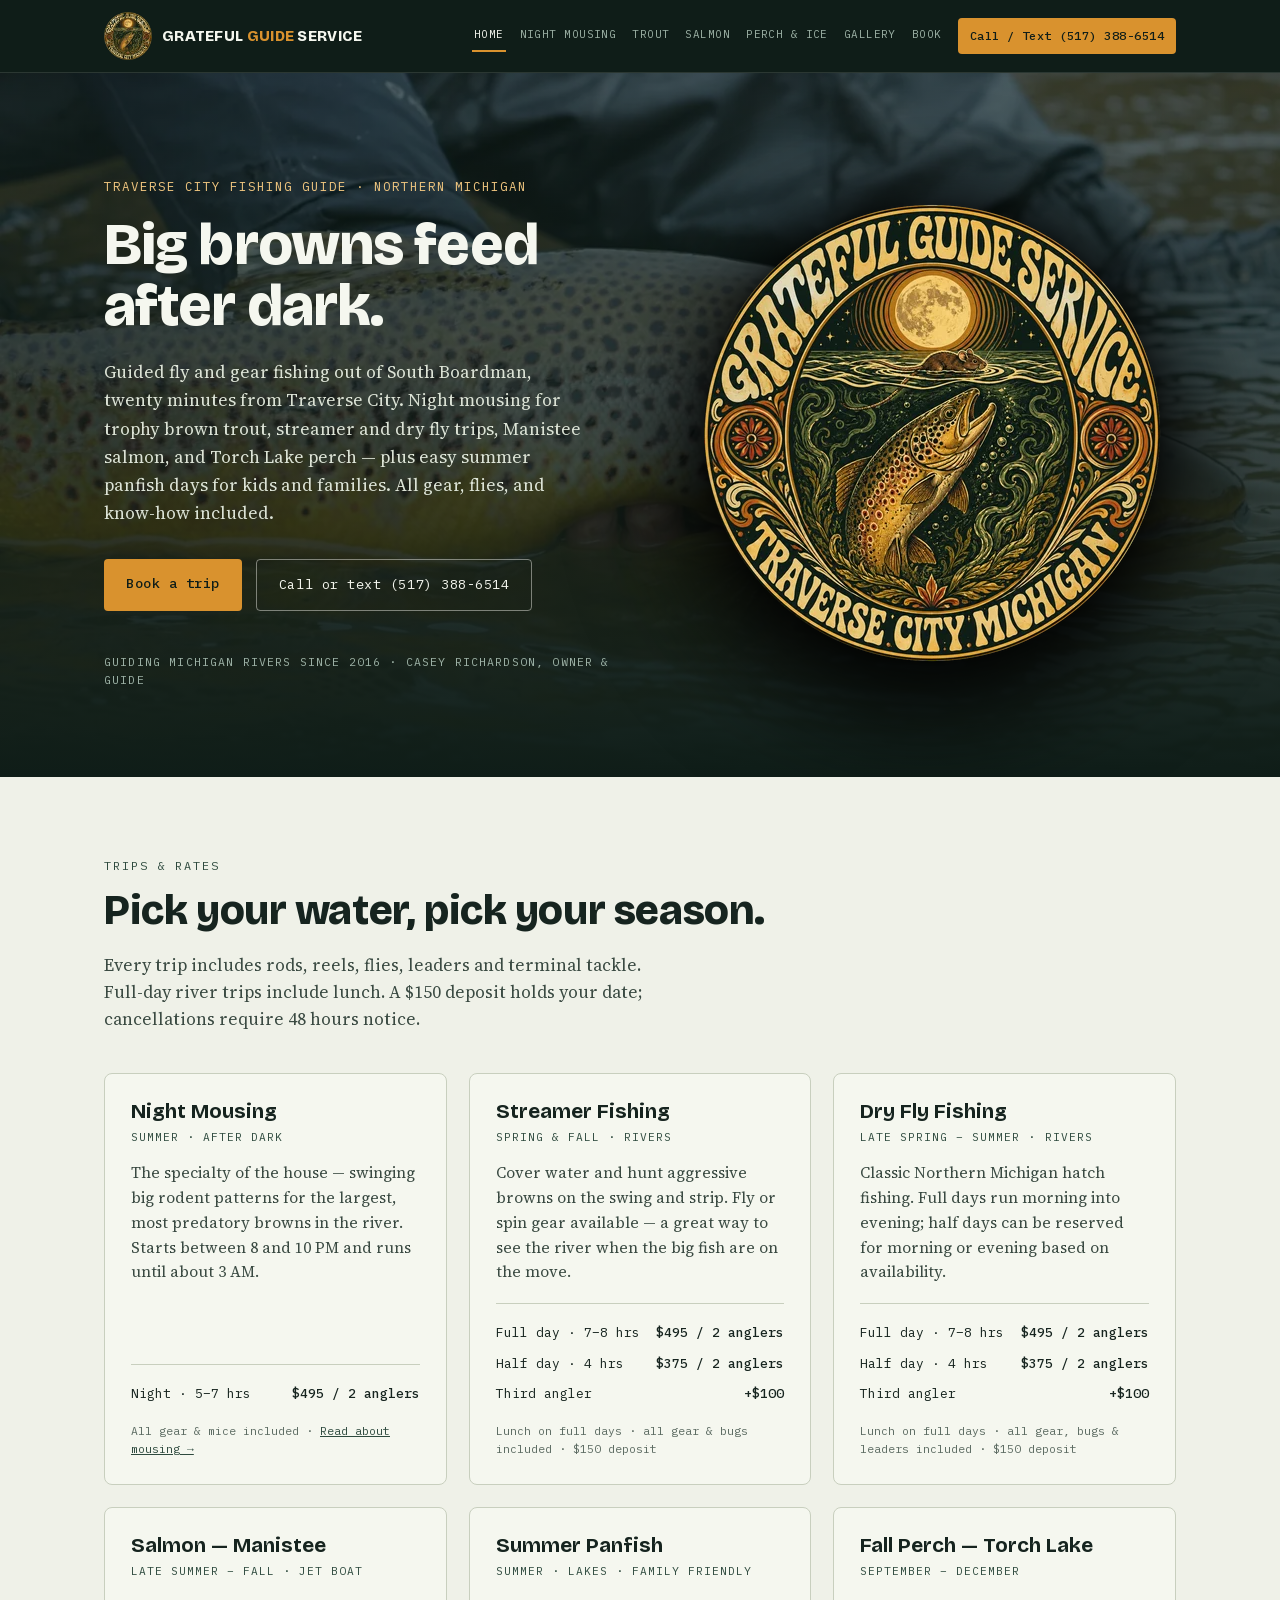
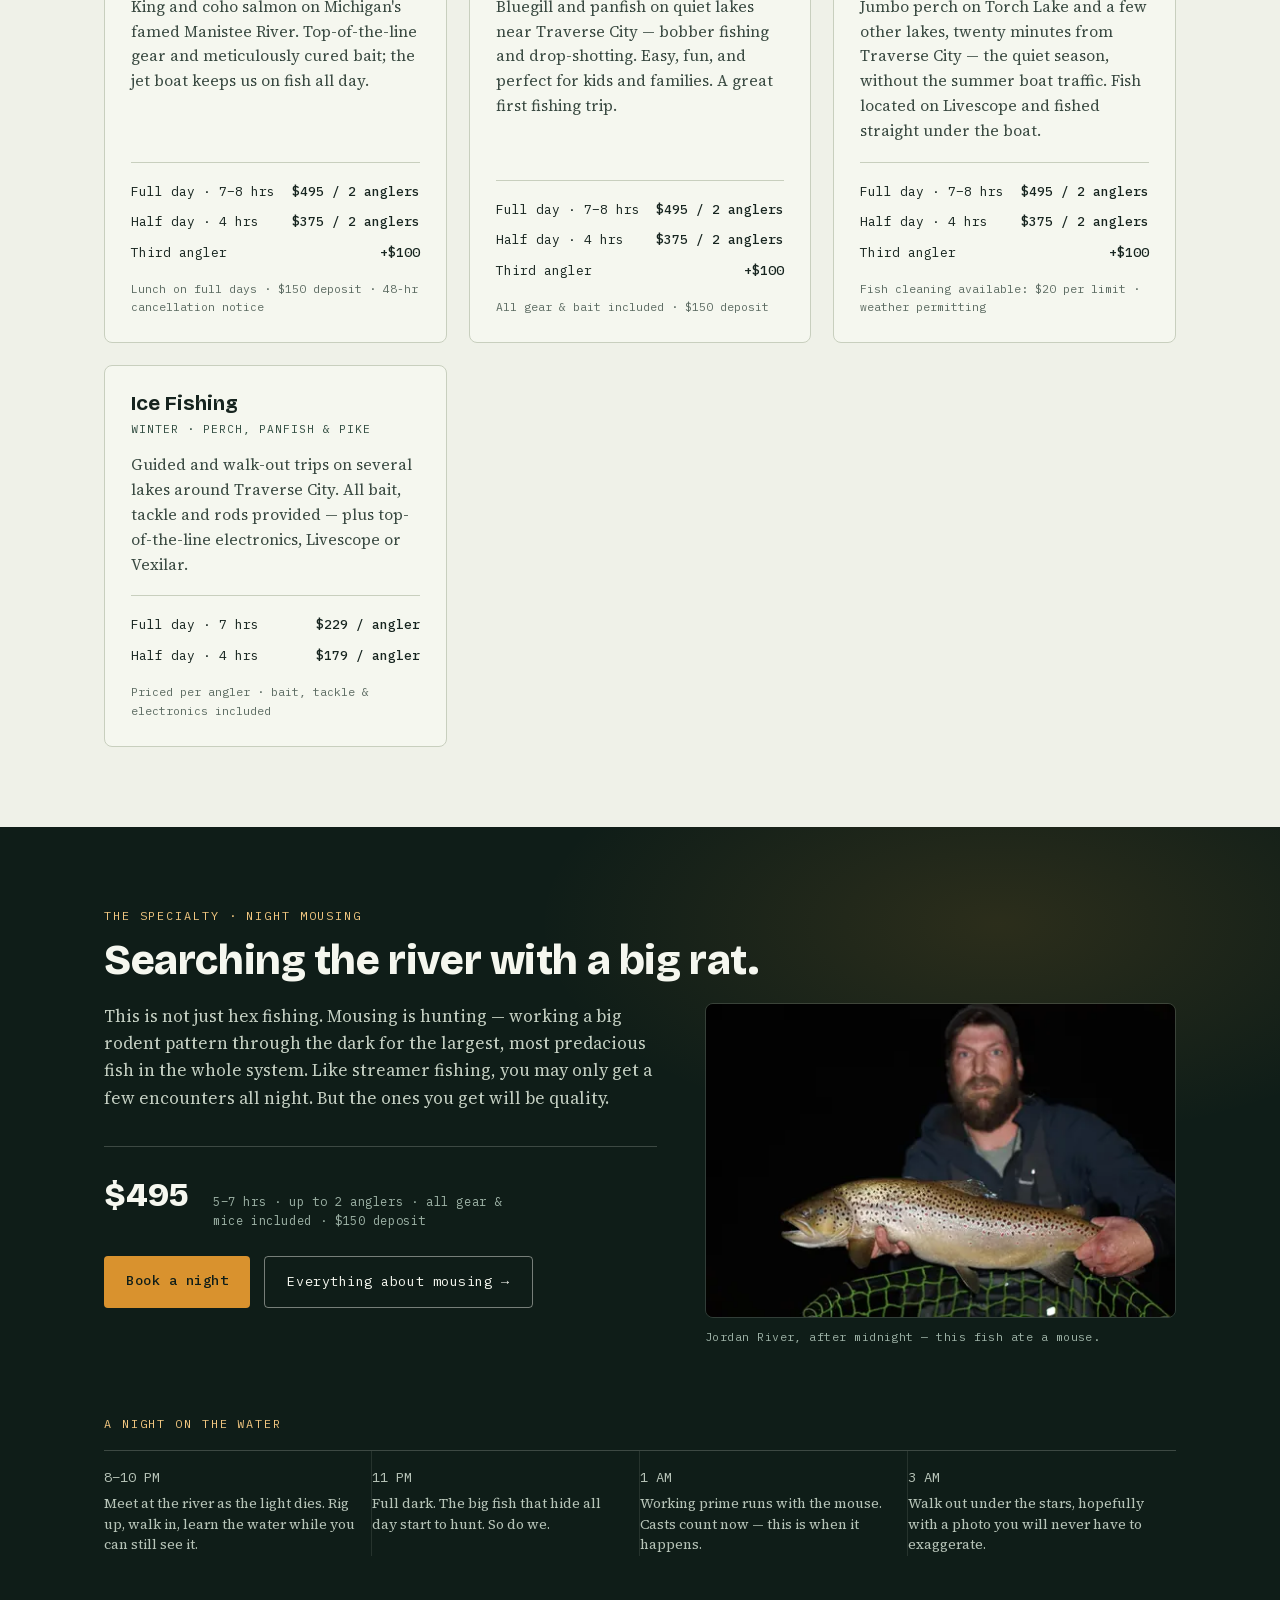
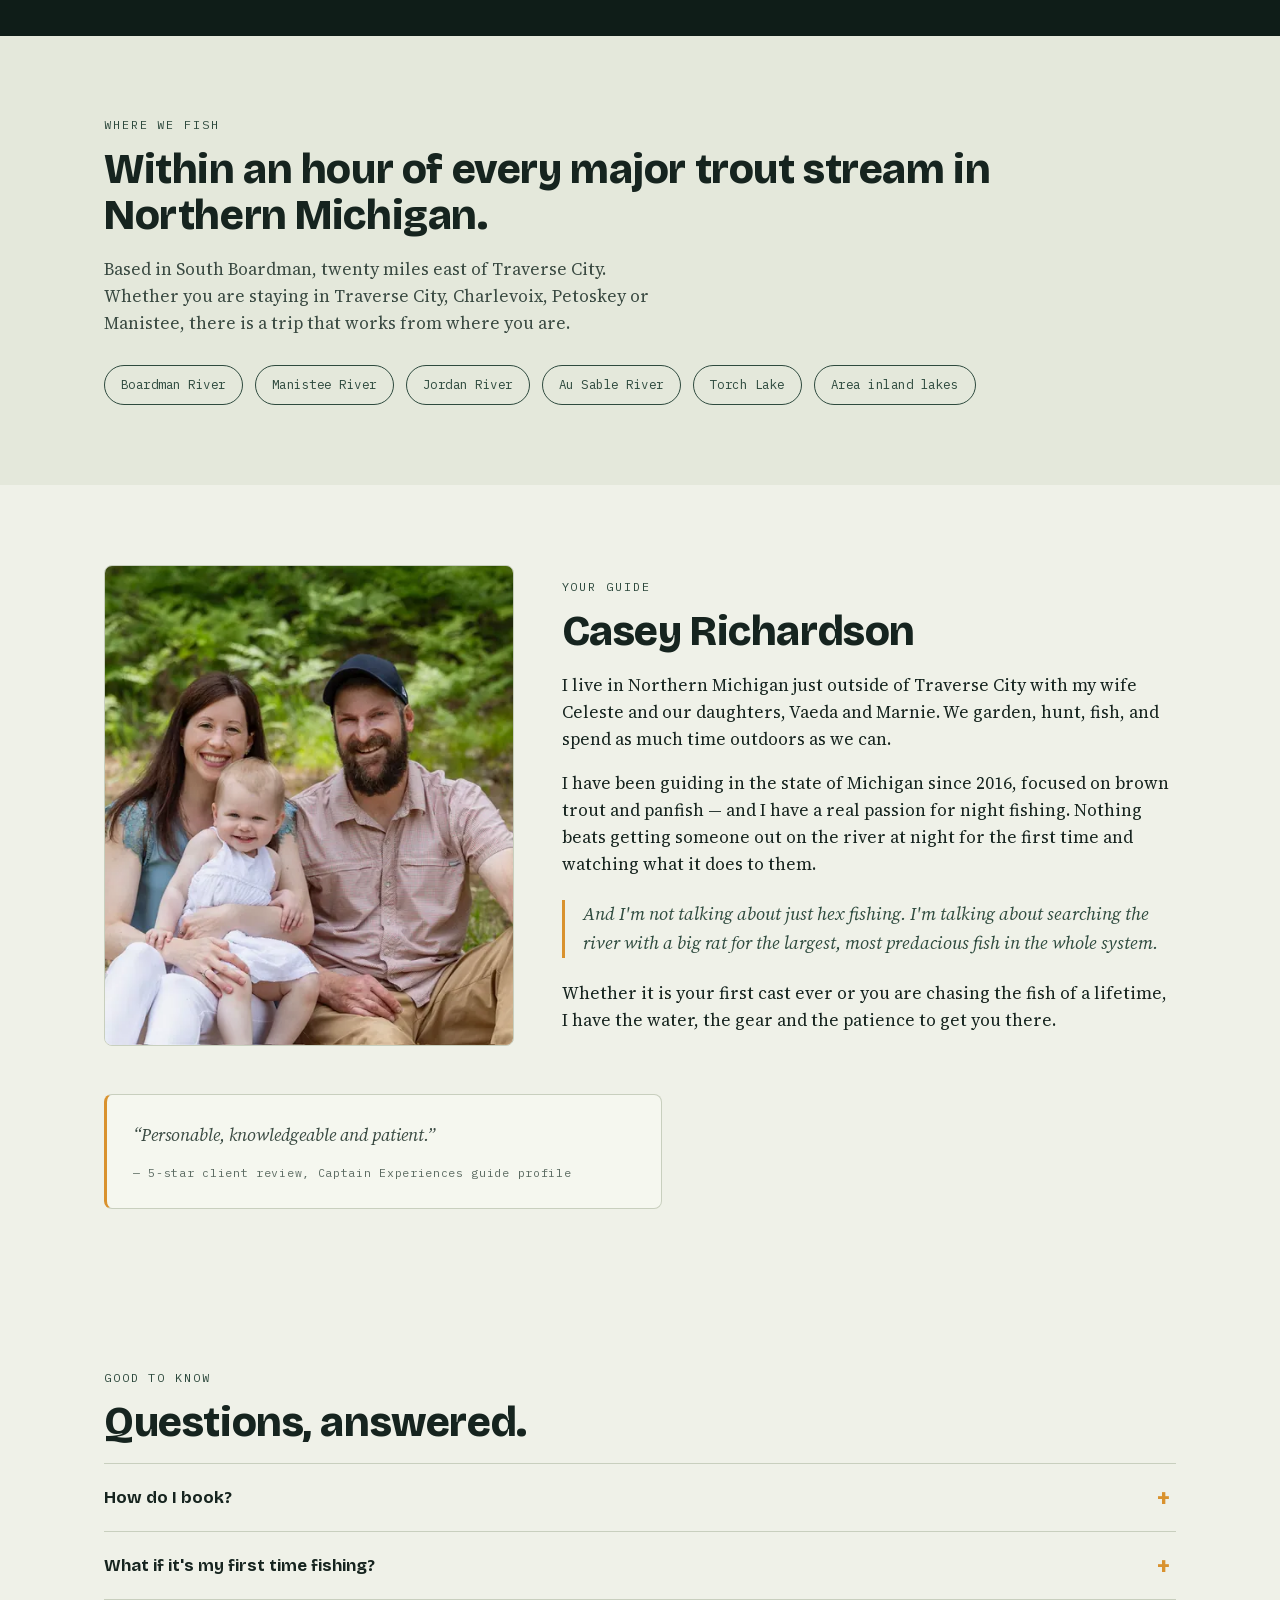
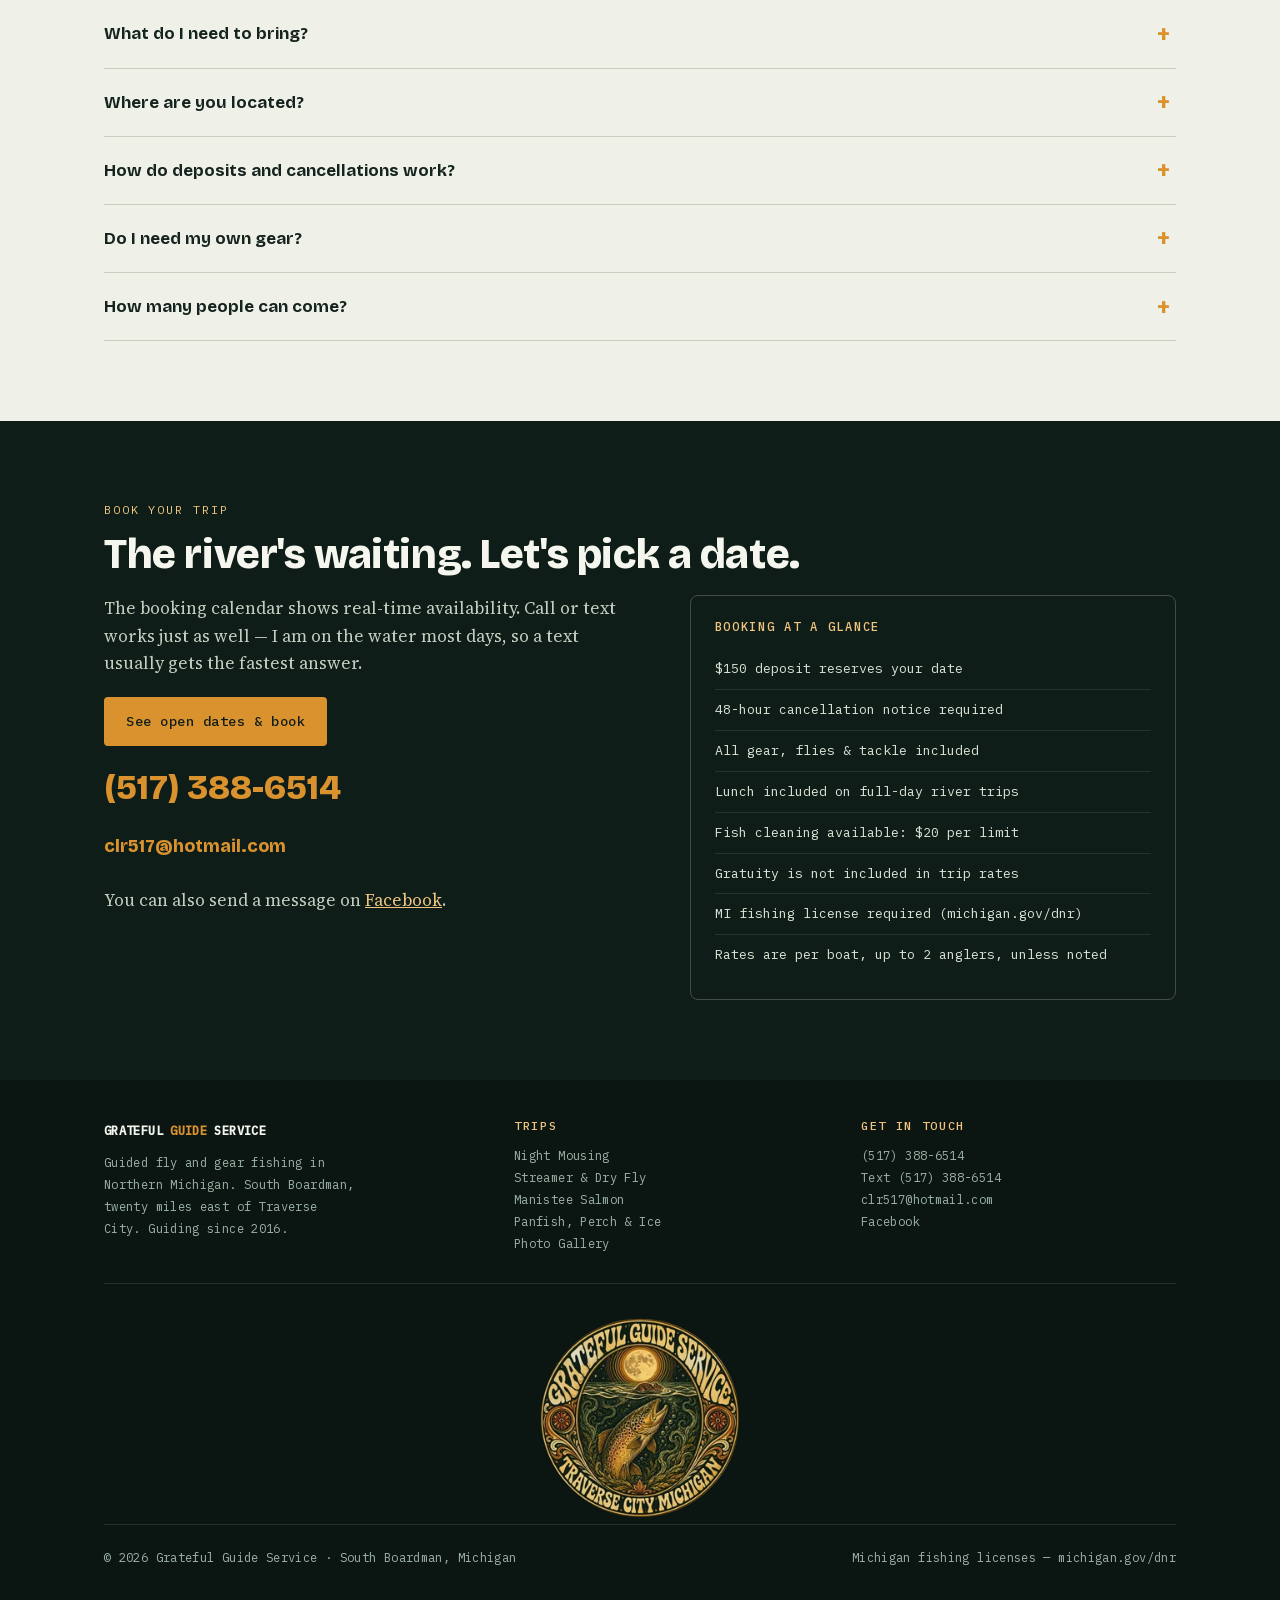
==== commit 1348ae27: "Manistee rename, $20 fish cleaning, /book/ page, Summer Panfish trip Content corrections from the ow" ====
--- a/index.html
+++ b/index.html
@@ -4,7 +4,7 @@
 <meta charset="UTF-8">
 <meta name="viewport" content="width=device-width, initial-scale=1">
 <title>Traverse City Fishing Guide | Night Mousing, Trout &amp; Salmon Trips — Grateful Guide Service</title>
-<meta name="description" content="Guided fly and gear fishing out of South Boardman, 20 minutes from Traverse City. Night mousing for trophy brown trout, streamer and dry fly trips, Big Manistee salmon, and Torch Lake perch. All gear included. Call or text (517) 388-6514.">
+<meta name="description" content="Guided fly and gear fishing out of South Boardman, 20 minutes from Traverse City. Night mousing for trophy brown trout, streamer and dry fly trips, Manistee salmon, family panfish trips, and Torch Lake perch. All gear included. Call or text (517) 388-6514.">
 <link rel="canonical" href="https://www.gratefulguideservice.com/">
 <meta name="theme-color" content="#0F1D18">
 <link rel="icon" href="./favicon.ico" sizes="16x16 32x32 48x48">
@@ -17,7 +17,7 @@
 <meta property="og:type" content="website">
 <meta property="og:site_name" content="Grateful Guide Service">
 <meta property="og:title" content="Traverse City Fishing Guide | Grateful Guide Service">
-<meta property="og:description" content="Guided fly and gear fishing out of South Boardman, 20 minutes from Traverse City. Night mousing for trophy brown trout, streamer and dry fly trips, Big Manistee salmon, and Torch Lake perch. All gear included. Call or text (517) 388-6514.">
+<meta property="og:description" content="Guided fly and gear fishing out of South Boardman, 20 minutes from Traverse City. Night mousing for trophy brown trout, streamer and dry fly trips, Manistee salmon, family panfish trips, and Torch Lake perch. All gear included. Call or text (517) 388-6514.">
 <meta property="og:url" content="https://www.gratefulguideservice.com/">
 <meta property="og:image" content="https://www.gratefulguideservice.com/assets/img/og-image.png">
 <meta property="og:image:type" content="image/png">
@@ -35,7 +35,7 @@
   "@type": "LocalBusiness",
   "@id": "https://www.gratefulguideservice.com/#business",
   "name": "Grateful Guide Service",
-  "description": "Guided fishing trips in Northern Michigan: night mousing and streamer fishing for brown trout, dry fly trips, Big Manistee River salmon, and perch and ice fishing near Traverse City.",
+  "description": "Guided fishing trips in Northern Michigan: night mousing and streamer fishing for brown trout, dry fly trips, Manistee River salmon, family-friendly summer panfish trips, and perch and ice fishing near Traverse City.",
   "url": "https://www.gratefulguideservice.com/",
   "telephone": "+1-517-388-6514",
   "email": "clr517@hotmail.com",
@@ -65,6 +65,24 @@
   "sameAs": [
     "https://www.facebook.com/gratefulguideservices-107425530788070/"
   ],
+  "potentialAction": {
+    "@type": "ReserveAction",
+    "name": "Book a guided fishing trip",
+    "target": {
+      "@type": "EntryPoint",
+      "urlTemplate": "https://www.gratefulguideservice.com/book/",
+      "inLanguage": "en-US",
+      "actionPlatform": [
+        "https://schema.org/DesktopWebPlatform",
+        "https://schema.org/MobileWebPlatform"
+      ]
+    },
+    "result": {
+      "@type": "Reservation",
+      "name": "Guided fishing trip reservation",
+      "url": "https://www.gratefulguideservice.com/book/"
+    }
+  },
   "makesOffer": [
     {
       "@type": "Offer",
@@ -89,8 +107,22 @@
     },
     {
       "@type": "Offer",
-      "name": "Full Day Salmon Trip, Big Manistee River (up to 2 anglers)",
+      "name": "Full Day Salmon Trip, Manistee River (up to 2 anglers)",
       "price": "495",
+      "priceCurrency": "USD",
+      "availability": "https://schema.org/InStock"
+    },
+    {
+      "@type": "Offer",
+      "name": "Summer Panfish Trip, inland lakes (full day, up to 2 anglers)",
+      "price": "495",
+      "priceCurrency": "USD",
+      "availability": "https://schema.org/InStock"
+    },
+    {
+      "@type": "Offer",
+      "name": "Summer Panfish Trip, inland lakes (half day, up to 2 anglers)",
+      "price": "375",
       "priceCurrency": "USD",
       "availability": "https://schema.org/InStock"
     },
@@ -125,10 +157,18 @@
   "mainEntity": [
     {
       "@type": "Question",
+      "name": "How do I book?",
+      "acceptedAnswer": {
+        "@type": "Answer",
+        "text": "Two ways, both first-class: pick a trip and an open date on the booking calendar at /book/, or call or text me at (517) 388-6514. A $150 deposit reserves the date, and cancellations require 48 hours notice."
+      }
+    },
+    {
+      "@type": "Question",
       "name": "What if it's my first time fishing?",
       "acceptedAnswer": {
         "@type": "Answer",
-        "text": "Not a problem. I have the perfect section of river and the right equipment for beginners — you will have real opportunities at quality fish while learning the skill throughout the day or evening."
+        "text": "Not a problem. I have the perfect section of river and the right equipment for beginners — you will have real opportunities at quality fish while learning the skill throughout the day or evening. Kids and family trips are welcome too, and a summer panfish trip on one of the quiet lakes near Traverse City is the perfect place to start."
       }
     },
     {
@@ -144,7 +184,7 @@
       "name": "Where are you located?",
       "acceptedAnswer": {
         "@type": "Answer",
-        "text": "South Boardman, Michigan — about 20 miles east of Traverse City, and within an hour of most major trout streams in Northern Michigan including the Boardman, Big Manistee, Jordan and Au Sable rivers."
+        "text": "South Boardman, Michigan — about 20 miles east of Traverse City, and within an hour of most major trout streams in Northern Michigan including the Boardman, Manistee, Jordan and Au Sable rivers."
       }
     },
     {
@@ -168,7 +208,7 @@
       "name": "How many people can come?",
       "acceptedAnswer": {
         "@type": "Answer",
-        "text": "River and perch trips are priced for up to two anglers, with a third angler for $100 more. Ice fishing is priced per angler."
+        "text": "River, panfish and perch trips are priced for up to two anglers, with a third angler for $100 more. Ice fishing is priced per angler."
       }
     }
   ]
@@ -196,6 +236,7 @@
         <a href="./salmon-fishing-manistee/">Salmon</a>
         <a href="./perch-fishing-torch-lake/">Perch & Ice</a>
         <a href="./gallery/">Gallery</a>
+        <a href="./book/">Book</a>
     </nav>
     <a class="call-btn" href="tel:+15173886514">Call / Text (517) 388-6514</a>
   </div>
@@ -220,10 +261,10 @@
         <div class="hero-copy">
           <p class="eyebrow">Traverse City Fishing Guide · Northern Michigan</p>
           <h1>Big browns feed after dark.</h1>
-          <p class="lede">Guided fly and gear fishing out of South Boardman, twenty minutes from Traverse City. Night mousing for trophy brown trout, streamer and dry fly trips, Big Manistee salmon, and Torch Lake perch — all gear, flies, and know-how included.</p>
+          <p class="lede">Guided fly and gear fishing out of South Boardman, twenty minutes from Traverse City. Night mousing for trophy brown trout, streamer and dry fly trips, Manistee salmon, and Torch Lake perch — plus easy summer panfish days for kids and families. All gear, flies, and know-how included.</p>
           <div class="cta-row">
-            <a class="btn btn-amber" href="tel:+15173886514">Book a trip — (517) 388-6514</a>
-            <a class="btn btn-ghost" href="./night-mousing/">The mousing trip &rarr;</a>
+            <a class="btn btn-amber" href="./book/">Book a trip</a>
+            <a class="btn btn-ghost" href="tel:+15173886514">Call or text (517) 388-6514</a>
           </div>
           <p class="since">Guiding Michigan rivers since 2016 · Casey Richardson, owner &amp; guide</p>
         </div>
@@ -280,9 +321,9 @@
         </article>
         
         <article class="trip">
-          <h3><a href="./salmon-fishing-manistee/">Salmon — Big Manistee</a></h3>
+          <h3><a href="./salmon-fishing-manistee/">Salmon — Manistee</a></h3>
           <p class="season">Late Summer – Fall · Jet boat</p>
-          <p>King and coho salmon on Michigan's famed Big Manistee River. Top-of-the-line gear and meticulously cured bait; the jet boat keeps us on fish all day.</p>
+          <p>King and coho salmon on Michigan's famed Manistee River. Top-of-the-line gear and meticulously cured bait; the jet boat keeps us on fish all day.</p>
           <div class="price-lines">
             <div class="price-line"><span>Full day · 7–8 hrs</span><span class="amt">$495 / 2 anglers</span></div>
             <div class="price-line"><span>Half day · 4 hrs</span><span class="amt">$375 / 2 anglers</span></div>
@@ -292,6 +333,18 @@
         </article>
         
         <article class="trip">
+          <h3><a href="./perch-fishing-torch-lake/#panfish">Summer Panfish</a></h3>
+          <p class="season">Summer · Lakes · Family friendly</p>
+          <p>Bluegill and panfish on quiet lakes near Traverse City — bobber fishing and drop-shotting. Easy, fun, and perfect for kids and families. A great first fishing trip.</p>
+          <div class="price-lines">
+            <div class="price-line"><span>Full day · 7–8 hrs</span><span class="amt">$495 / 2 anglers</span></div>
+            <div class="price-line"><span>Half day · 4 hrs</span><span class="amt">$375 / 2 anglers</span></div>
+            <div class="price-line"><span>Third angler</span><span class="amt">+$100</span></div>
+          </div>
+          <p class="fine">All gear &amp; bait included · $150 deposit</p>
+        </article>
+        
+        <article class="trip">
           <h3><a href="./perch-fishing-torch-lake/">Fall Perch — Torch Lake</a></h3>
           <p class="season">September – December</p>
           <p>Jumbo perch on Torch Lake and a few other lakes, twenty minutes from Traverse City — the quiet season, without the summer boat traffic. Fish located on Livescope and fished straight under the boat.</p>
@@ -300,7 +353,7 @@
             <div class="price-line"><span>Half day · 4 hrs</span><span class="amt">$375 / 2 anglers</span></div>
             <div class="price-line"><span>Third angler</span><span class="amt">+$100</span></div>
           </div>
-          <p class="fine">Fish cleaning included · weather permitting</p>
+          <p class="fine">Fish cleaning available: $20 per limit · weather permitting</p>
         </article>
         
         <article class="trip">
@@ -330,7 +383,7 @@
             <span class="sub">5–7 hrs · up to 2 anglers · all gear &amp; mice included · $150 deposit</span>
           </div>
           <div class="cta-row" style="display:flex;gap:14px;flex-wrap:wrap;margin-top:26px">
-            <a class="btn btn-amber" href="tel:+15173886514">Book a night</a>
+            <a class="btn btn-amber" href="./book/">Book a night</a>
             <a class="btn btn-ghost" href="./night-mousing/">Everything about mousing &rarr;</a>
           </div>
         </div>
@@ -381,7 +434,7 @@
       <p class="section-intro">Based in South Boardman, twenty miles east of Traverse City. Whether you are staying in Traverse City, Charlevoix, Petoskey or Manistee, there is a trip that works from where you are.</p>
       <ul class="river-chips">
         <li class="chip">Boardman River</li>
-        <li class="chip">Big Manistee River</li>
+        <li class="chip">Manistee River</li>
         <li class="chip">Jordan River</li>
         <li class="chip">Au Sable River</li>
         <li class="chip">Torch Lake</li>
@@ -423,8 +476,12 @@
       <p class="kicker">Good to Know</p>
       <h2>Questions, answered.</h2>
       <details>
+        <summary>How do I book?</summary>
+        <p>Two ways, both first-class: pick a trip and an open date on the <a href="./book/">booking calendar</a>, or call or text me at <a href="tel:+15173886514">(517) 388-6514</a>. A $150 deposit reserves the date, and cancellations require 48 hours notice.</p>
+      </details>
+      <details>
         <summary>What if it's my first time fishing?</summary>
-        <p>Not a problem. I have the perfect section of river and the right equipment for beginners — you will have real opportunities at quality fish while learning the skill throughout the day or evening.</p>
+        <p>Not a problem. I have the perfect section of river and the right equipment for beginners — you will have real opportunities at quality fish while learning the skill throughout the day or evening. Kids and family trips are welcome too, and a <a href="./perch-fishing-torch-lake/#panfish">summer panfish trip</a> on one of the quiet lakes near Traverse City is the perfect place to start.</p>
       </details>
       <details>
         <summary>What do I need to bring?</summary>
@@ -444,7 +501,7 @@
       </details>
       <details>
         <summary>How many people can come?</summary>
-        <p>River and perch trips are priced for up to two anglers; a third angler is $100 more. Ice fishing is priced per angler.</p>
+        <p>River, panfish and perch trips are priced for up to two anglers; a third angler is $100 more. Ice fishing is priced per angler.</p>
       </details>
     </div>
   </section>
@@ -455,7 +512,8 @@
       <h2>The river's waiting. Let's pick a date.</h2>
       <div class="book-cols">
         <div>
-          <p>Call or text is the fastest way to check open dates — I am on the water most days, so a text works great.</p>
+          <p>The booking calendar shows real-time availability. Call or text works just as well — I am on the water most days, so a text usually gets the fastest answer.</p>
+          <p style="margin:20px 0 6px"><a class="btn btn-amber" href="./book/">See open dates &amp; book</a></p>
           <a class="contact-big" href="tel:+15173886514">(517) 388-6514</a><br>
           <a class="contact-big contact-sm" href="mailto:clr517@hotmail.com">clr517@hotmail.com</a>
           <p style="margin-top:18px">You can also send a message on <a class="inline" href="https://www.facebook.com/gratefulguideservices-107425530788070/" rel="noopener">Facebook</a>.</p>
@@ -467,6 +525,7 @@
             <li>48-hour cancellation notice required</li>
             <li>All gear, flies &amp; tackle included</li>
             <li>Lunch included on full-day river trips</li>
+            <li>Fish cleaning available: $20 per limit</li>
             <li>Gratuity is not included in trip rates</li>
             <li>MI fishing license required (michigan.gov/dnr)</li>
             <li>Rates are per boat, up to 2 anglers, unless noted</li>
@@ -488,8 +547,8 @@
         <ul>
           <li><a href="./night-mousing/">Night Mousing</a></li>
           <li><a href="./trout-fishing/">Streamer &amp; Dry Fly</a></li>
-          <li><a href="./salmon-fishing-manistee/">Big Manistee Salmon</a></li>
-          <li><a href="./perch-fishing-torch-lake/">Perch &amp; Ice Fishing</a></li>
+          <li><a href="./salmon-fishing-manistee/">Manistee Salmon</a></li>
+          <li><a href="./perch-fishing-torch-lake/">Panfish, Perch &amp; Ice</a></li>
           <li><a href="./gallery/">Photo Gallery</a></li>
         </ul>
       </div>
--- a/assets/css/site.css
+++ b/assets/css/site.css
@@ -72,13 +72,15 @@
  * full wordmark, six nav links, phone button):
  *
  *   brand   56 + 12 gap + ~225 wordmark        = ~293
- *   nav     46 chars @ ~7.6px + padding + gaps = ~454
+ *   nav     50 chars @ ~7.6px + padding + gaps = ~470
  *   button  "Call / Text (517) 388-6514"       = ~236
  *   2 x 20px flex gaps                         =   40
- *                                                ~1023 <= 1072  ok
+ *                                                ~1039 <= 1072  ok
  *
- * At 1024 the row has 976px, so a compact tier below 1180 shrinks the badge,
- * the wordmark and the nav: ~922 against 976 — ~54px of slack.
+ * The seventh nav link ("Book") ate most of the old slack, so the nav gap and
+ * tracking came down a little and the compact tier now runs to 1300px. These
+ * numbers are estimates; tests/header.mjs measures the real thing at
+ * 961/1024/1100/1200/1280/1440/1600 and fails if the row ever overflows.
  */
 .topbar .wrap{display:flex;align-items:center;gap:20px;min-height:78px}
 .brand{
@@ -93,9 +95,9 @@
 .brand-badge img{width:56px;height:56px;display:block}
 .brand-text span{color:var(--lantern)}
 
-nav.main{display:flex;gap:16px;margin-left:auto;align-items:center;flex:0 1 auto}
+nav.main{display:flex;gap:13px;margin-left:auto;align-items:center;flex:0 1 auto}
 nav.main a{
-  font-family:var(--mono);font-size:.72rem;letter-spacing:.06em;text-transform:uppercase;
+  font-family:var(--mono);font-size:.72rem;letter-spacing:.05em;text-transform:uppercase;
   text-decoration:none;color:var(--mist);padding:6px 2px;border-bottom:2px solid transparent;
   white-space:nowrap;
 }
@@ -115,15 +117,28 @@
 }
 .nav-toggle:hover{border-color:var(--lantern);color:var(--lantern-soft)}
 
-/* Compact desktop tier: 961-1180px, where six nav links plus a 56px badge plus
-   the full phone label no longer fit inside the 1120px wrap. */
-@media (min-width:961px) and (max-width:1180px){
-  .topbar .wrap{gap:16px;min-height:72px}
+/* Compact desktop tier: 961-1300px, where seven nav links plus a 56px badge
+   plus the full phone label no longer fit inside the 1120px wrap. */
+@media (min-width:961px) and (max-width:1300px){
+  .topbar .wrap{gap:14px;min-height:72px}
   .brand{font-size:.92rem;gap:10px}
   .brand-badge img{width:48px;height:48px}
-  nav.main{gap:13px}
-  nav.main a{font-size:.68rem;letter-spacing:.05em}
+  nav.main{gap:12px}
+  nav.main a{font-size:.68rem;letter-spacing:.04em}
   .call-btn{font-size:.74rem;padding:9px 12px}
+}
+/* Tightest desktop tier: 961-1090, where the wrap is narrower than its 1120px
+   cap and the compact row still does not fit. Everything shrinks a further
+   step; the phone button keeps its full "Call / Text (517) 388-6514" label,
+   because the sticky bar is the one place the number must always read in full.
+   Measured at 961 — see tests/header.mjs. */
+@media (min-width:961px) and (max-width:1090px){
+  .topbar .wrap{gap:12px}
+  .brand{font-size:.82rem;gap:9px}
+  .brand-badge img{width:42px;height:42px}
+  nav.main{gap:9px}
+  nav.main a{font-size:.64rem;letter-spacing:.02em}
+  .call-btn{font-size:.71rem;padding:9px 10px}
 }
 
 @media (max-width:960px){
@@ -336,7 +351,9 @@
 .dark-price .sub{font-family:var(--mono);font-size:.76rem;color:var(--mist);letter-spacing:.05em;flex:1 1 22ch;max-width:46ch;line-height:1.55}
 
 /* ---------------------------------------------------------------- rivers -- */
-.rivers{background:var(--paper-2)}
+/* `.alt` is the same tinted paper as `.rivers` without the semantics — for any
+   section that needs to break up two adjacent light blocks. */
+.rivers,.alt{background:var(--paper-2)}
 .river-chips{display:flex;flex-wrap:wrap;gap:12px;margin-top:28px;list-style:none}
 .chip{
   font-family:var(--mono);font-size:.78rem;letter-spacing:.04em;
@@ -452,6 +469,53 @@
   padding:10px 0;border-bottom:1px solid rgba(245,247,239,.1);
 }
 .policy li:last-child{border-bottom:none}
+
+/* ----------------------------------------------------------- book page --- */
+/*
+ * The embed sits on `--paper`, the lightest surface on the site: a third-party
+ * widget brings its own white card and its own type, and anything darker turns
+ * that into a visible patch. The frame matches the content column exactly
+ * (`.wrap` already caps at --wrap and adds the gutter, so 100% here *is* the
+ * column) so the calendar lines up with the copy above it.
+ */
+.book-page h1{
+  font-family:var(--display);font-weight:800;font-size:clamp(1.8rem,3.9vw,2.6rem);
+  line-height:1.09;letter-spacing:-.01em;margin-bottom:18px;
+}
+.book-page .section-intro{font-size:1.06rem}
+.embed-frame{
+  width:100%;max-width:var(--wrap);margin:34px auto 0;
+  background:var(--moon);border:1px solid var(--rule);border-radius:8px;
+  overflow:hidden;
+}
+/* The widget renders its own scroller; this keeps a half-loaded iframe from
+   collapsing the page and jumping the footer up. */
+.embed-frame iframe{width:100%;min-height:640px;border:0;display:block}
+.embed-placeholder{
+  padding:56px 28px;text-align:center;
+  background:
+    repeating-linear-gradient(45deg,transparent,transparent 12px,rgba(46,74,62,.045) 12px,rgba(46,74,62,.045) 24px);
+}
+.ep-kicker{
+  font-family:var(--mono);font-size:.72rem;letter-spacing:.16em;text-transform:uppercase;
+  color:var(--pine);margin-bottom:12px;
+}
+.ep-title{font-family:var(--display);font-weight:800;font-size:1.5rem;line-height:1.15;margin-bottom:14px}
+.ep-body{max-width:56ch;margin:0 auto 26px;color:var(--ink-2)}
+.embed-fallback{
+  margin-top:22px;font-family:var(--mono);font-size:.84rem;letter-spacing:.02em;color:var(--ink-2);
+}
+.embed-fallback a{color:var(--pine);text-decoration:underline;text-underline-offset:3px}
+.embed-fallback a:hover{color:var(--lantern)}
+/* Trip-type rows carry a long rate string; let it wrap under the name on
+   narrow columns instead of squeezing the label to one word a line. */
+.price-line.trip-type{flex-wrap:wrap;gap:2px 12px}
+.price-line.trip-type .amt{white-space:normal;color:var(--ink-3)}
+/* The policy card is designed for the night-coloured booking band; on paper it
+   needs paper's ink. */
+.policy-light{border-color:var(--rule);background:var(--moon)}
+.policy-light h3{color:var(--pine)}
+.policy-light li{color:var(--ink-2);border-bottom-color:var(--rule)}
 
 /* ---------------------------------------------------------------- footer -- */
 footer.site{background:#0B1512;color:var(--mist);padding:40px 0 32px}
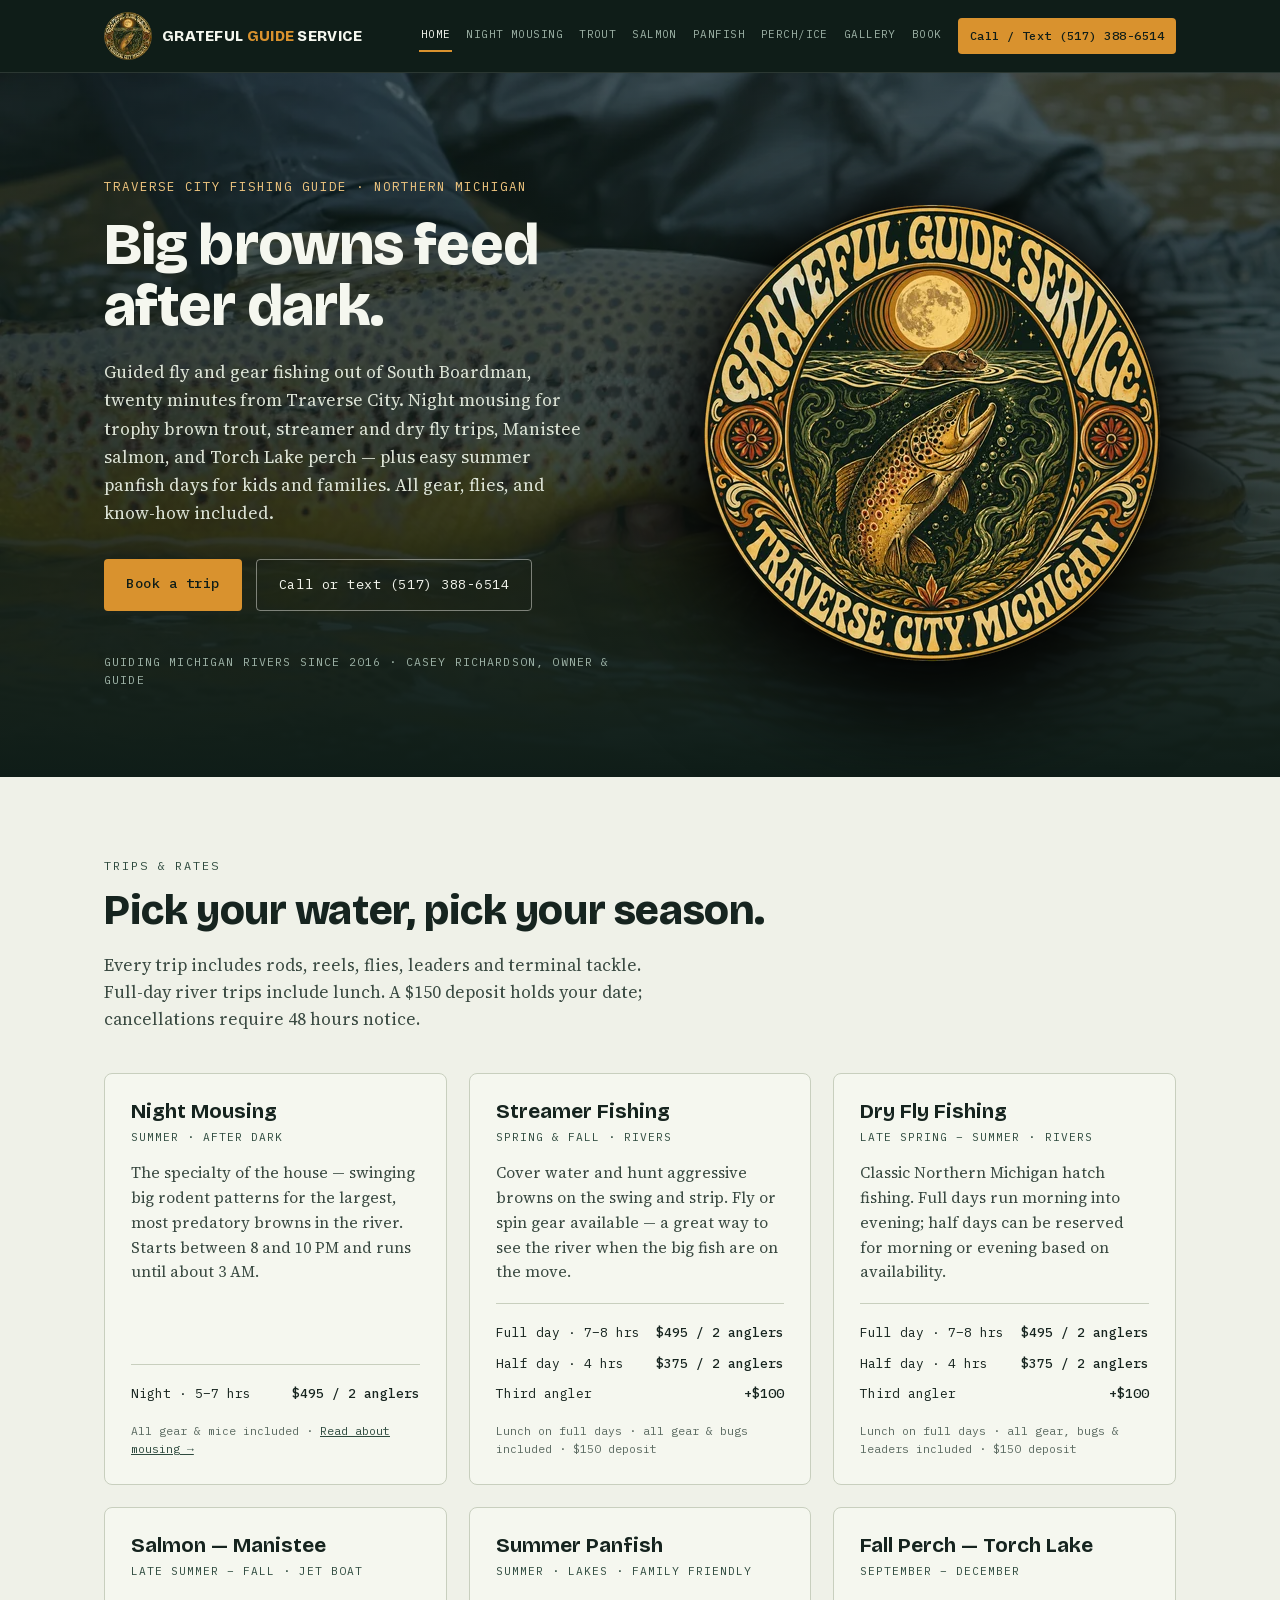
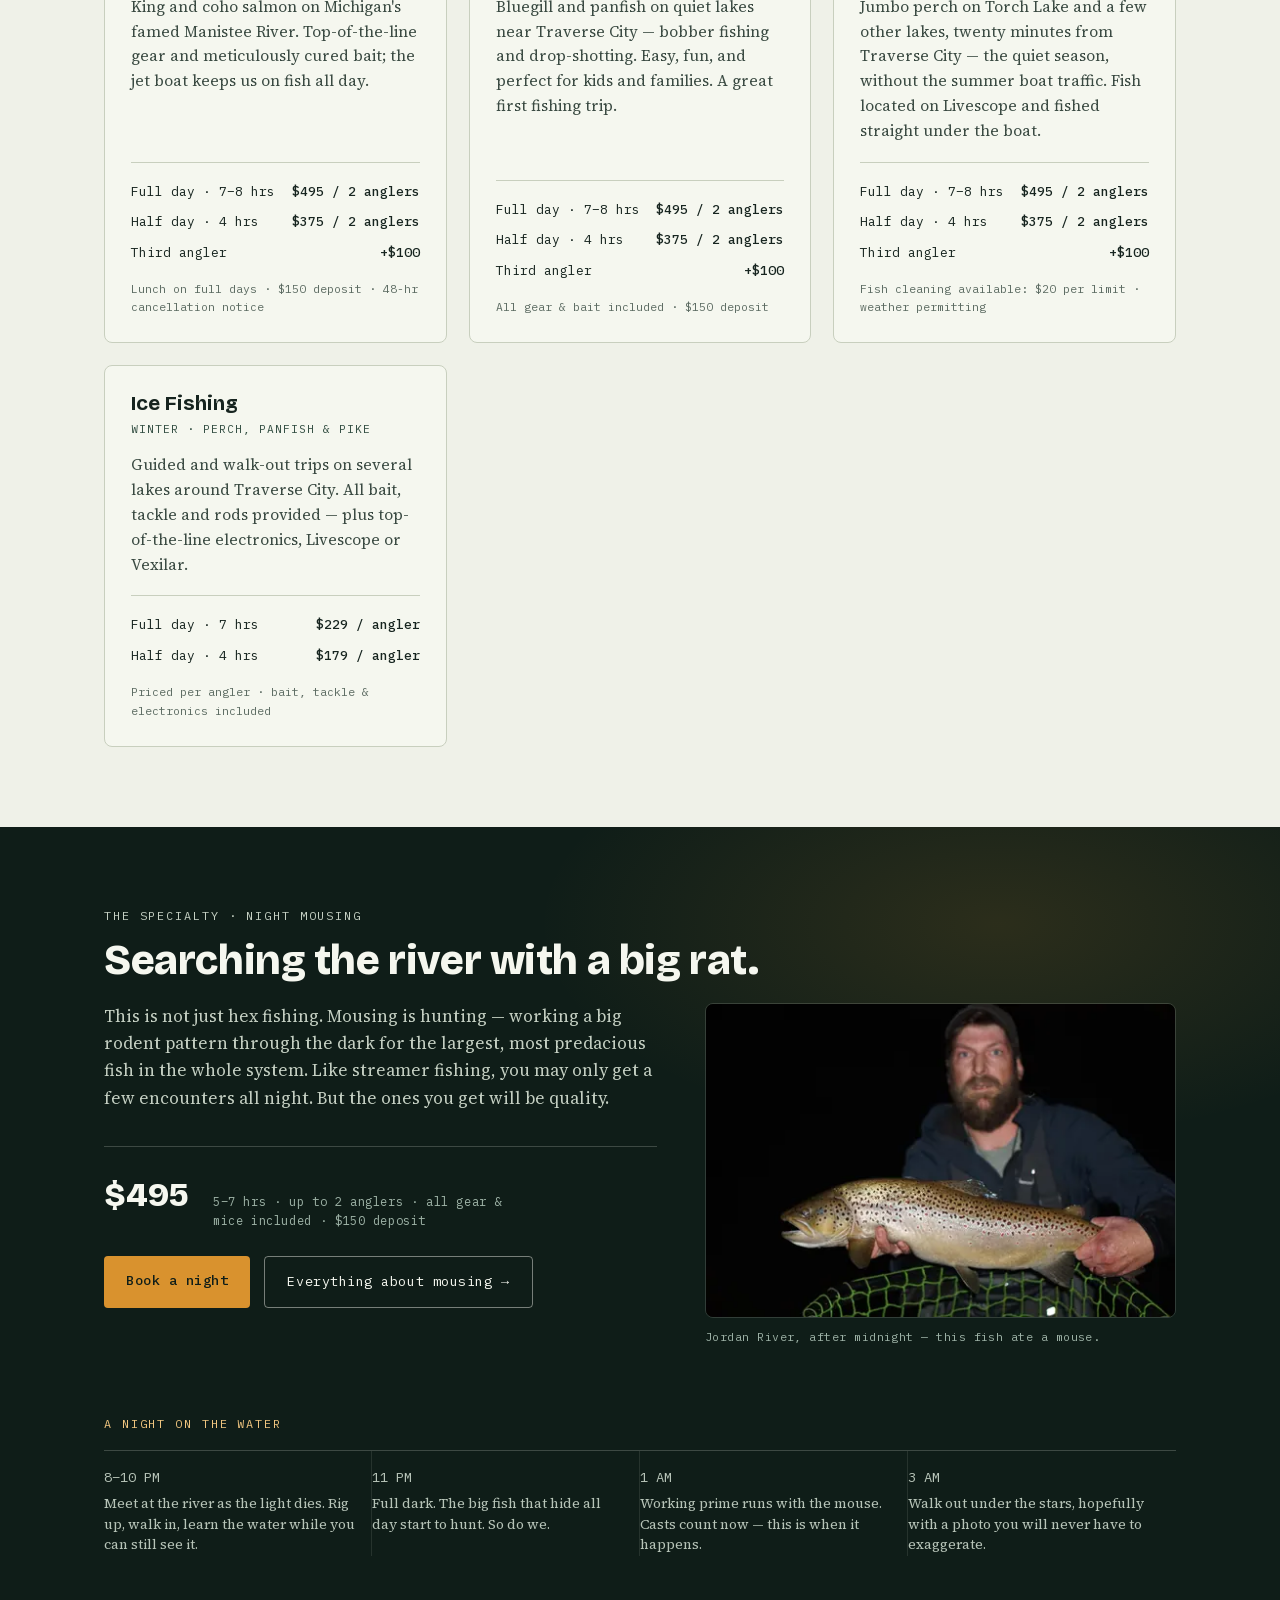
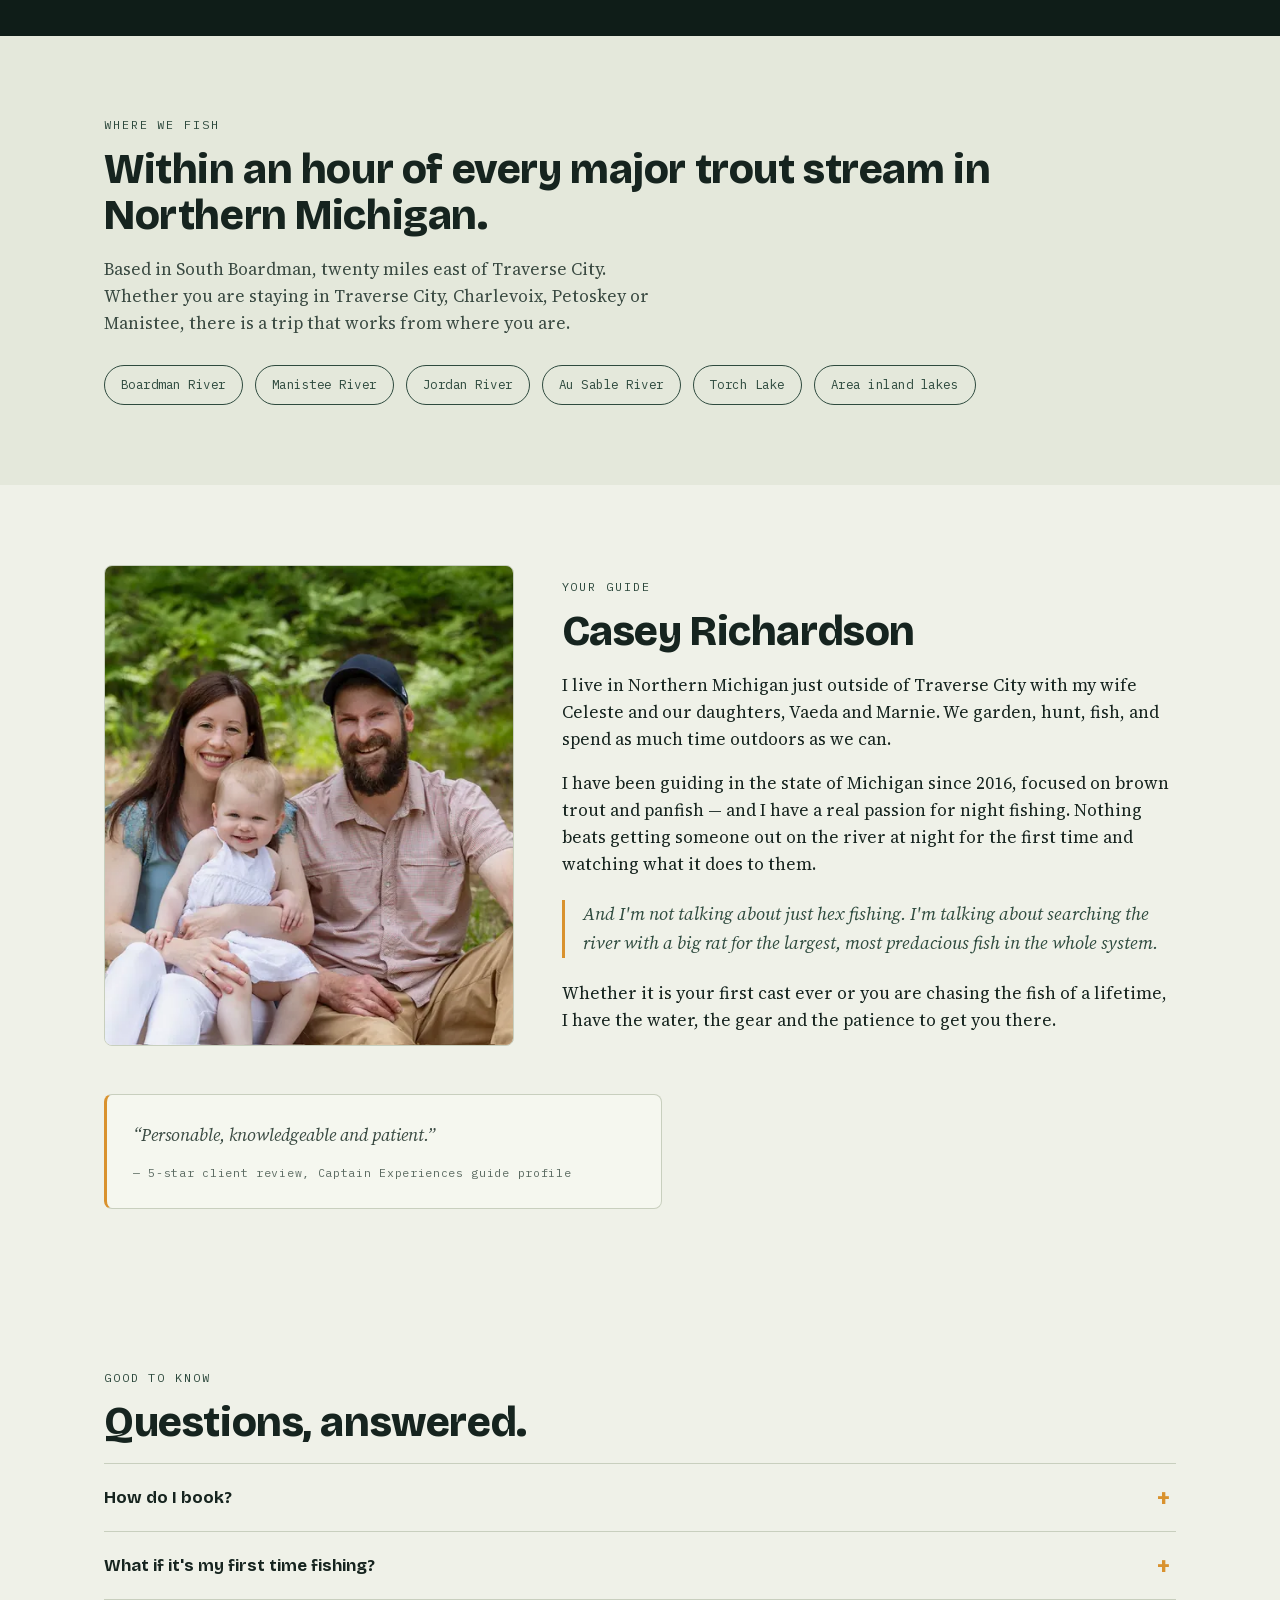
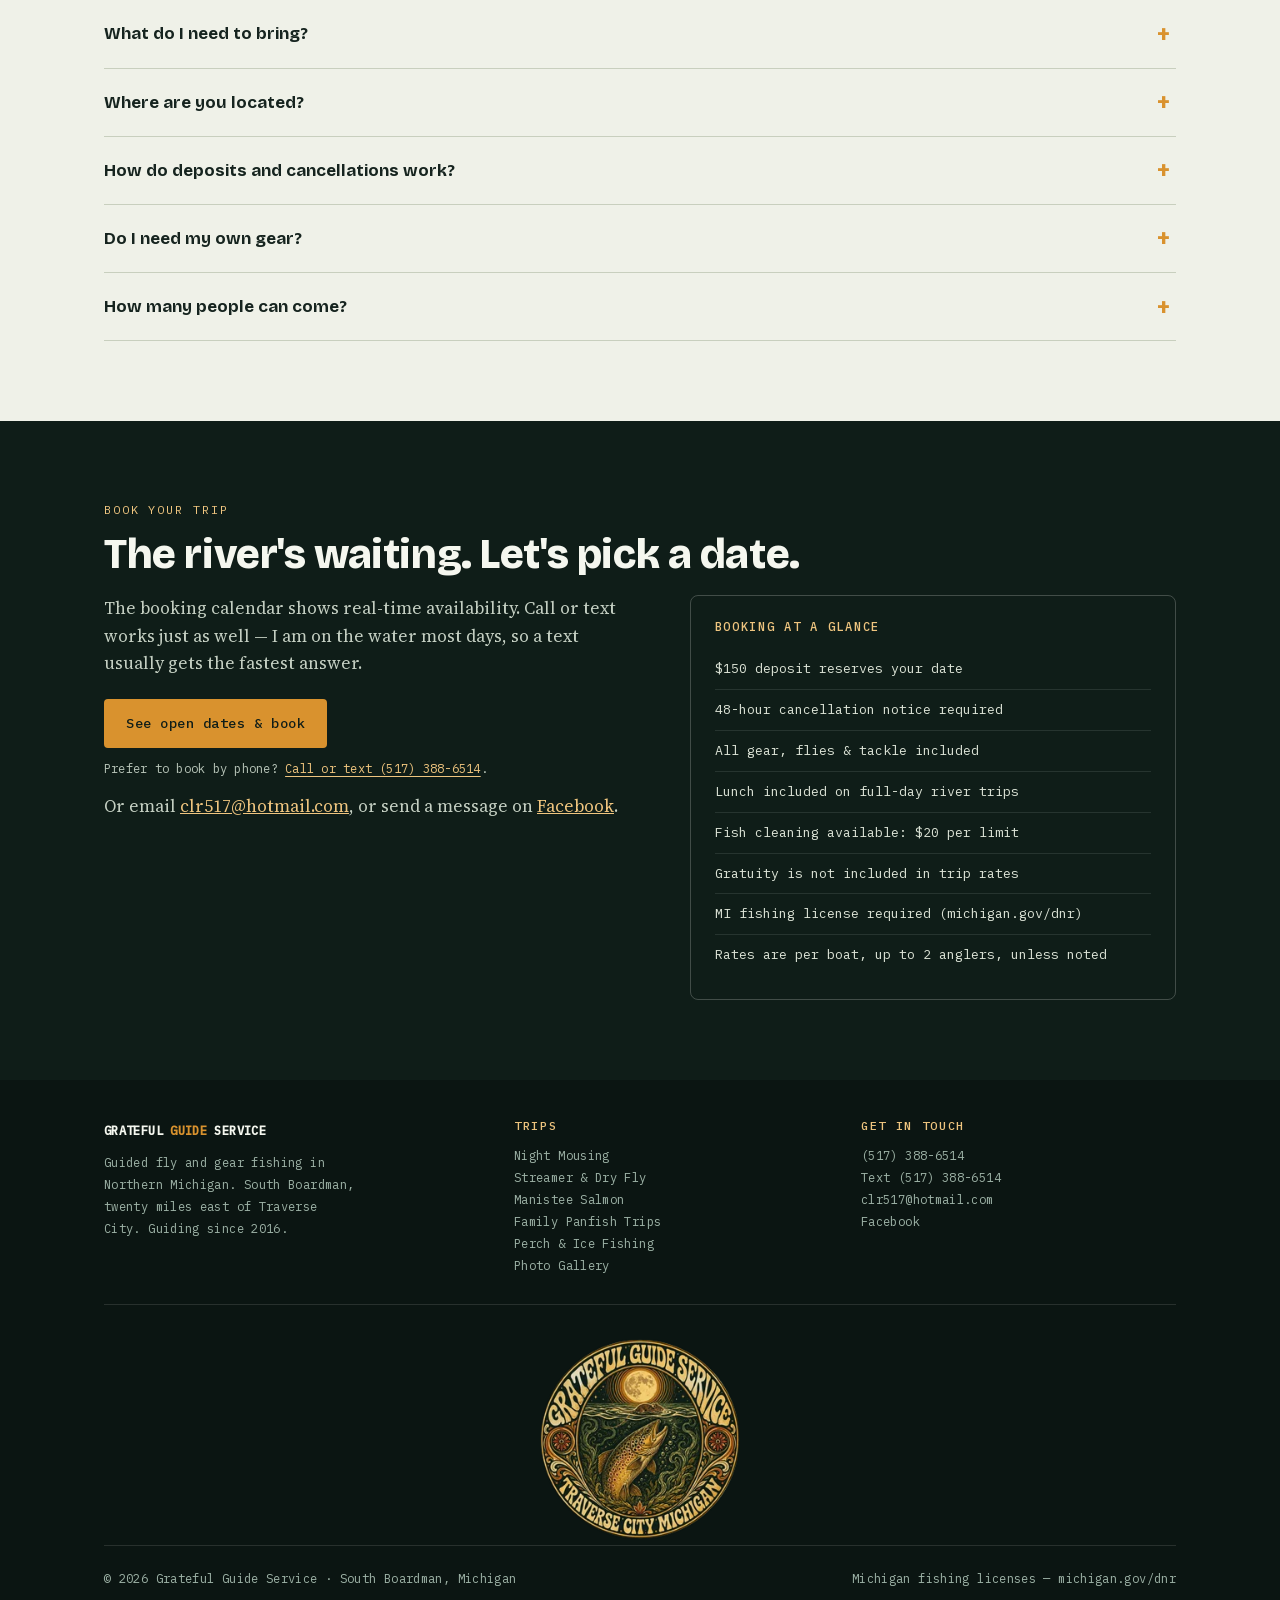
==== commit 1a5a2800: "Theme-scoped text colours, calendar-first booking, panfish page 1. Light-on-light / dark-on-dark tex" ====
--- a/index.html
+++ b/index.html
@@ -234,7 +234,8 @@
         <a href="./night-mousing/">Night Mousing</a>
         <a href="./trout-fishing/">Trout</a>
         <a href="./salmon-fishing-manistee/">Salmon</a>
-        <a href="./perch-fishing-torch-lake/">Perch & Ice</a>
+        <a href="./family-panfish-trips/">Panfish</a>
+        <a href="./perch-fishing-torch-lake/">Perch/Ice</a>
         <a href="./gallery/">Gallery</a>
         <a href="./book/">Book</a>
     </nav>
@@ -333,7 +334,7 @@
         </article>
         
         <article class="trip">
-          <h3><a href="./perch-fishing-torch-lake/#panfish">Summer Panfish</a></h3>
+          <h3><a href="./family-panfish-trips/">Summer Panfish</a></h3>
           <p class="season">Summer · Lakes · Family friendly</p>
           <p>Bluegill and panfish on quiet lakes near Traverse City — bobber fishing and drop-shotting. Easy, fun, and perfect for kids and families. A great first fishing trip.</p>
           <div class="price-lines">
@@ -481,7 +482,7 @@
       </details>
       <details>
         <summary>What if it's my first time fishing?</summary>
-        <p>Not a problem. I have the perfect section of river and the right equipment for beginners — you will have real opportunities at quality fish while learning the skill throughout the day or evening. Kids and family trips are welcome too, and a <a href="./perch-fishing-torch-lake/#panfish">summer panfish trip</a> on one of the quiet lakes near Traverse City is the perfect place to start.</p>
+        <p>Not a problem. I have the perfect section of river and the right equipment for beginners — you will have real opportunities at quality fish while learning the skill throughout the day or evening. Kids and family trips are welcome too, and a <a href="./family-panfish-trips/">summer panfish trip</a> on one of the quiet lakes near Traverse City is the perfect place to start.</p>
       </details>
       <details>
         <summary>What do I need to bring?</summary>
@@ -513,10 +514,9 @@
       <div class="book-cols">
         <div>
           <p>The booking calendar shows real-time availability. Call or text works just as well — I am on the water most days, so a text usually gets the fastest answer.</p>
-          <p style="margin:20px 0 6px"><a class="btn btn-amber" href="./book/">See open dates &amp; book</a></p>
-          <a class="contact-big" href="tel:+15173886514">(517) 388-6514</a><br>
-          <a class="contact-big contact-sm" href="mailto:clr517@hotmail.com">clr517@hotmail.com</a>
-          <p style="margin-top:18px">You can also send a message on <a class="inline" href="https://www.facebook.com/gratefulguideservices-107425530788070/" rel="noopener">Facebook</a>.</p>
+          <p style="margin:22px 0 0"><a class="btn btn-amber" href="./book/">See open dates &amp; book</a></p>
+          <p class="alt-contact">Prefer to book by phone? <a href="tel:+15173886514">Call or text (517) 388-6514</a>.</p>
+          <p style="margin-top:14px">Or email <a class="inline" href="mailto:clr517@hotmail.com">clr517@hotmail.com</a>, or send a message on <a class="inline" href="https://www.facebook.com/gratefulguideservices-107425530788070/" rel="noopener">Facebook</a>.</p>
         </div>
         <div class="policy">
           <h3>Booking at a glance</h3>
@@ -548,7 +548,8 @@
           <li><a href="./night-mousing/">Night Mousing</a></li>
           <li><a href="./trout-fishing/">Streamer &amp; Dry Fly</a></li>
           <li><a href="./salmon-fishing-manistee/">Manistee Salmon</a></li>
-          <li><a href="./perch-fishing-torch-lake/">Panfish, Perch &amp; Ice</a></li>
+          <li><a href="./family-panfish-trips/">Family Panfish Trips</a></li>
+          <li><a href="./perch-fishing-torch-lake/">Perch &amp; Ice Fishing</a></li>
           <li><a href="./gallery/">Photo Gallery</a></li>
         </ul>
       </div>
--- a/assets/css/site.css
+++ b/assets/css/site.css
@@ -72,15 +72,22 @@
  * full wordmark, six nav links, phone button):
  *
  *   brand   56 + 12 gap + ~225 wordmark        = ~293
- *   nav     50 chars @ ~7.6px + padding + gaps = ~470
- *   button  "Call / Text (517) 388-6514"       = ~236
- *   2 x 20px flex gaps                         =   40
- *                                                ~1039 <= 1072  ok
- *
- * The seventh nav link ("Book") ate most of the old slack, so the nav gap and
- * tracking came down a little and the compact tier now runs to 1300px. These
- * numbers are estimates; tests/header.mjs measures the real thing at
- * 961/1024/1100/1200/1280/1440/1600 and fails if the row ever overflows.
+ * With eight links the full-size row no longer fits at any width, so the
+ * compact tier below applies to every desktop width. Budget, computed from IBM
+ * Plex Mono's 600/1000em advance (rem = 16px, so .68rem = 10.88px and one
+ * character costs 0.6 x 10.88 + 0.04em tracking = ~6.96px):
+ *
+ *   brand   48 + 10 gap + ~207 wordmark        = ~265
+ *   nav     55 chars @ ~6.96px + padding+gaps  = ~499
+ *   button  "Call / Text (517) 388-6514"       = ~222
+ *   2 x 14px flex gaps                         =   28
+ *                                                ~1003 <= 1072  ~69px slack
+ *
+ * At 961-1090 the wrap is narrower than its 1120px cap, so the tightest tier
+ * drops another step: ~885 against 913 at the 961px worst case.
+ *
+ * These are computed, not measured — this project's browser-based header test
+ * is not being run. Worth an eyeball at ~961px and ~1440px after any nav change.
  */
 .topbar .wrap{display:flex;align-items:center;gap:20px;min-height:78px}
 .brand{
@@ -117,9 +124,14 @@
 }
 .nav-toggle:hover{border-color:var(--lantern);color:var(--lantern-soft)}
 
-/* Compact desktop tier: 961-1300px, where seven nav links plus a 56px badge
-   plus the full phone label no longer fit inside the 1120px wrap. */
-@media (min-width:961px) and (max-width:1300px){
+/* Compact desktop tier — now every desktop width, not a band.
+   With eight nav links the full-size row (56px badge, 1rem wordmark, .72rem nav)
+   needs ~1091px against the 1072px the wrap can ever offer, so it overflowed at
+   *every* width above 1300 rather than at some awkward middle size. The compact
+   row needs ~1003px, which clears with 69px to spare. The cost is that the 56px
+   badge and the full-size wordmark no longer appear on wide screens; the nav
+   fitting on one line is worth more than 8px of badge. */
+@media (min-width:961px){
   .topbar .wrap{gap:14px;min-height:72px}
   .brand{font-size:.92rem;gap:10px}
   .brand-badge img{width:48px;height:48px}
@@ -136,8 +148,8 @@
   .topbar .wrap{gap:12px}
   .brand{font-size:.82rem;gap:9px}
   .brand-badge img{width:42px;height:42px}
-  nav.main{gap:9px}
-  nav.main a{font-size:.64rem;letter-spacing:.02em}
+  nav.main{gap:7px}
+  nav.main a{font-size:.64rem;letter-spacing:.01em}
   .call-btn{font-size:.71rem;padding:9px 10px}
 }
 
@@ -252,6 +264,113 @@
 .btn-dark{background:var(--pine);color:var(--moon)}
 .btn-dark:hover{background:var(--night)}
 
+/* =========================================================== theme scope ===
+ * The site has exactly two surfaces: paper (light) and night (dark). Sections
+ * pick one; components live inside them.
+ *
+ * The invariant that keeps them from bleeding into each other:
+ *
+ *     A component that paints its own background must declare its own text
+ *     colour. Never inherit ink across a surface boundary.
+ *
+ * Break it and you get the failure this block exists to prevent: the rate card
+ * is a light card with no colour of its own, so inside the night-coloured ice
+ * section it inherited that section's near-white ink and rendered white text on
+ * its own near-white background — the prices were in the markup and simply
+ * could not be seen.
+ *
+ * So the two lists below are the whole system:
+ *
+ *   .surface-night   every dark section. Sets its own ink, and re-colours the
+ *                    handful of light components it is allowed to host.
+ *   .surface-paper   every light-surfaced component. Coloured for paper
+ *                    unconditionally, so it is correct on either surface.
+ *
+ * Adding a section or a card means adding it to one of these lists. It does not
+ * mean writing another one-off colour override further down the file — those
+ * are what made the bug invisible to review in the first place, because whether
+ * they worked depended on which rule happened to come last.
+ * ========================================================================= */
+
+/* Dark surfaces. The sticky header, the footer and the lightbox set their own
+   ink at their own definitions; these are the content sections. */
+.hero,
+.after-dark,
+.booking,
+.on-night{color:var(--moon)}
+
+/* Light-surfaced components. Each of these paints a --moon or --paper-2 card,
+   so each carries paper ink regardless of the section around it. */
+.trip,
+.rates,
+.policy,
+.next-card,
+.quote-card,
+.embed-frame{color:var(--ink)}
+
+/* Components the night surface is allowed to host, re-inked for night.
+   `.policy` is the only one that appears on both. */
+.booking .policy{background:transparent;border-color:rgba(245,247,239,.22);color:var(--moon)}
+.booking .policy h3{color:var(--lantern-soft)}
+.booking .policy li{color:#DCE3D6;border-bottom-color:rgba(245,247,239,.1)}
+
+/* Shared elements whose paper colours are unreadable on night. These are
+   defensive: not every pairing occurs today, but each one is a rule that would
+   silently fail if a section were ever restyled. */
+.after-dark .kicker,.booking .kicker,.on-night .kicker,.hero .kicker{color:var(--lantern-soft)}
+.after-dark .section-intro,.booking .section-intro,.on-night .section-intro,
+.hero .section-intro{color:var(--dark-body)}
+.after-dark .prose a,.booking .prose a,.on-night .prose a,.hero .prose a{color:var(--lantern-soft)}
+.after-dark .prose a:hover,.booking .prose a:hover,.on-night .prose a:hover,
+.hero .prose a:hover{color:var(--lantern)}
+.after-dark .prose blockquote,.booking .prose blockquote,.on-night .prose blockquote{
+  color:var(--dark-body);
+}
+.after-dark .chip,.booking .chip,.on-night .chip,.hero .chip{
+  border-color:rgba(245,247,239,.45);color:var(--moon);
+}
+.after-dark figure.shot figcaption,.booking figure.shot figcaption,
+.on-night figure.shot figcaption,.hero figure.shot figcaption{color:var(--mist)}
+
+/* The phone line that sits under every calendar CTA. Paper by default, re-inked
+   for night — it appears on both surfaces (rate cards are paper, the booking
+   band is night), which is exactly the case this block exists to handle. */
+.alt-contact{
+  margin-top:12px;font-family:var(--mono);font-size:.76rem;letter-spacing:.02em;
+  line-height:1.5;color:var(--ink-3);
+}
+.alt-contact a{color:var(--pine);text-decoration:underline;text-underline-offset:3px}
+.alt-contact a:hover{color:var(--lantern)}
+.after-dark .alt-contact,.booking .alt-contact,.on-night .alt-contact,
+.hero .alt-contact{color:var(--dark-fine)}
+.after-dark .alt-contact a,.booking .alt-contact a,.on-night .alt-contact a,
+.hero .alt-contact a{color:var(--lantern-soft)}
+.after-dark .alt-contact a:hover,.booking .alt-contact a:hover,
+.on-night .alt-contact a:hover,.hero .alt-contact a:hover{color:var(--lantern)}
+
+/* A light card inside a dark section is a nested paper surface. The dark rules
+   above are descendant selectors, so without this they would reach *through* a
+   light card and re-ink its contents — the ice-fishing rate card sits inside
+   `.after-dark`, so its phone line would have gone pale-on-pale, which is the
+   original bug wearing a different hat. Three classes deep, so these win on
+   specificity rather than on source order. */
+.after-dark .rates,.booking .rates,.on-night .rates,.hero .rates,
+.after-dark .trip,.booking .trip,.on-night .trip,.hero .trip,
+.after-dark .next-card,.booking .next-card,.on-night .next-card,.hero .next-card,
+.after-dark .quote-card,.booking .quote-card,.on-night .quote-card,.hero .quote-card{
+  color:var(--ink);
+}
+.after-dark .rates .alt-contact,.booking .rates .alt-contact,
+.on-night .rates .alt-contact,.hero .rates .alt-contact,
+.after-dark .trip .alt-contact,.booking .trip .alt-contact,
+.on-night .trip .alt-contact,.hero .trip .alt-contact{color:var(--ink-3)}
+.after-dark .rates .alt-contact a,.booking .rates .alt-contact a,
+.on-night .rates .alt-contact a,.hero .rates .alt-contact a,
+.after-dark .trip .alt-contact a,.booking .trip .alt-contact a,
+.on-night .trip .alt-contact a,.hero .trip .alt-contact a{color:var(--pine)}
+.after-dark .rates .fine,.booking .rates .fine,.on-night .rates .fine,
+.hero .rates .fine{color:var(--ink-3)}
+
 /* --------------------------------------------------------- section frame -- */
 section{padding:80px 0}
 section.tight{padding:56px 0}
@@ -321,9 +440,11 @@
   background:var(--night);color:var(--moon);
   background-image:radial-gradient(ellipse 60% 45% at 78% 12%, rgba(217,146,46,.14), transparent 60%);
 }
-.after-dark .kicker,.on-night .kicker{color:var(--lantern-soft)}
+/* Kicker, section-intro, figcaption, chip and prose-link colours for this
+   surface live in the theme-scope block near the top of the file. Only the
+   headings and the loose paragraph case are left here. */
 .after-dark h2,.on-night h2,.on-night h3{color:var(--moon)}
-.after-dark .section-intro,.on-night .section-intro,.on-night p{color:var(--dark-body)}
+.after-dark > .wrap > p,.on-night p{color:var(--dark-body)}
 .dark-cols{display:grid;grid-template-columns:1.08fr .92fr;gap:48px;align-items:start;margin-top:20px}
 @media (max-width:860px){.dark-cols{grid-template-columns:1fr;gap:34px}}
 .dark-cols img{border-radius:8px;border:1px solid rgba(245,247,239,.15)}
@@ -400,7 +521,7 @@
   font-family:var(--mono);font-size:.72rem;letter-spacing:.04em;color:var(--ink-3);
   margin-top:10px;line-height:1.5;
 }
-.on-night figure.shot figcaption,.after-dark figure.shot figcaption{color:var(--mist)}
+/* figcaption ink on night surfaces: see the theme-scope block. */
 
 .duo{display:grid;grid-template-columns:1fr 1fr;gap:20px;margin:34px 0}
 @media (max-width:700px){.duo{grid-template-columns:1fr}}
@@ -458,15 +579,19 @@
 .contact-sm{font-size:1.1rem}
 .booking p{color:var(--dark-body)}
 .booking a.inline{color:var(--lantern-soft)}
-.policy{border:1px solid rgba(245,247,239,.22);border-radius:8px;padding:24px}
+/* Paper is the default here, per the theme-scope block: `.booking .policy`
+   above re-inks it for the night band. */
+.policy{
+  background:var(--moon);border:1px solid var(--rule);border-radius:8px;padding:24px;
+}
 .policy h3{
   font-family:var(--mono);font-size:.76rem;letter-spacing:.14em;text-transform:uppercase;
-  color:var(--lantern-soft);margin-bottom:14px;font-weight:500;
+  color:var(--pine);margin-bottom:14px;font-weight:500;
 }
 .policy ul{list-style:none}
 .policy li{
-  font-family:var(--mono);font-size:.83rem;color:#DCE3D6;line-height:1.5;
-  padding:10px 0;border-bottom:1px solid rgba(245,247,239,.1);
+  font-family:var(--mono);font-size:.83rem;color:var(--ink-2);line-height:1.5;
+  padding:10px 0;border-bottom:1px solid var(--rule);
 }
 .policy li:last-child{border-bottom:none}
 
@@ -511,11 +636,9 @@
    narrow columns instead of squeezing the label to one word a line. */
 .price-line.trip-type{flex-wrap:wrap;gap:2px 12px}
 .price-line.trip-type .amt{white-space:normal;color:var(--ink-3)}
-/* The policy card is designed for the night-coloured booking band; on paper it
-   needs paper's ink. */
-.policy-light{border-color:var(--rule);background:var(--moon)}
-.policy-light h3{color:var(--pine)}
-.policy-light li{color:var(--ink-2);border-bottom-color:var(--rule)}
+/* `.policy-light` used to live here as an override. It is gone: `.policy` is
+   paper by default now and `.booking .policy` re-inks it for the night band,
+   so no page needs a variant class to get readable text. */
 
 /* ---------------------------------------------------------------- footer -- */
 footer.site{background:#0B1512;color:var(--mist);padding:40px 0 32px}
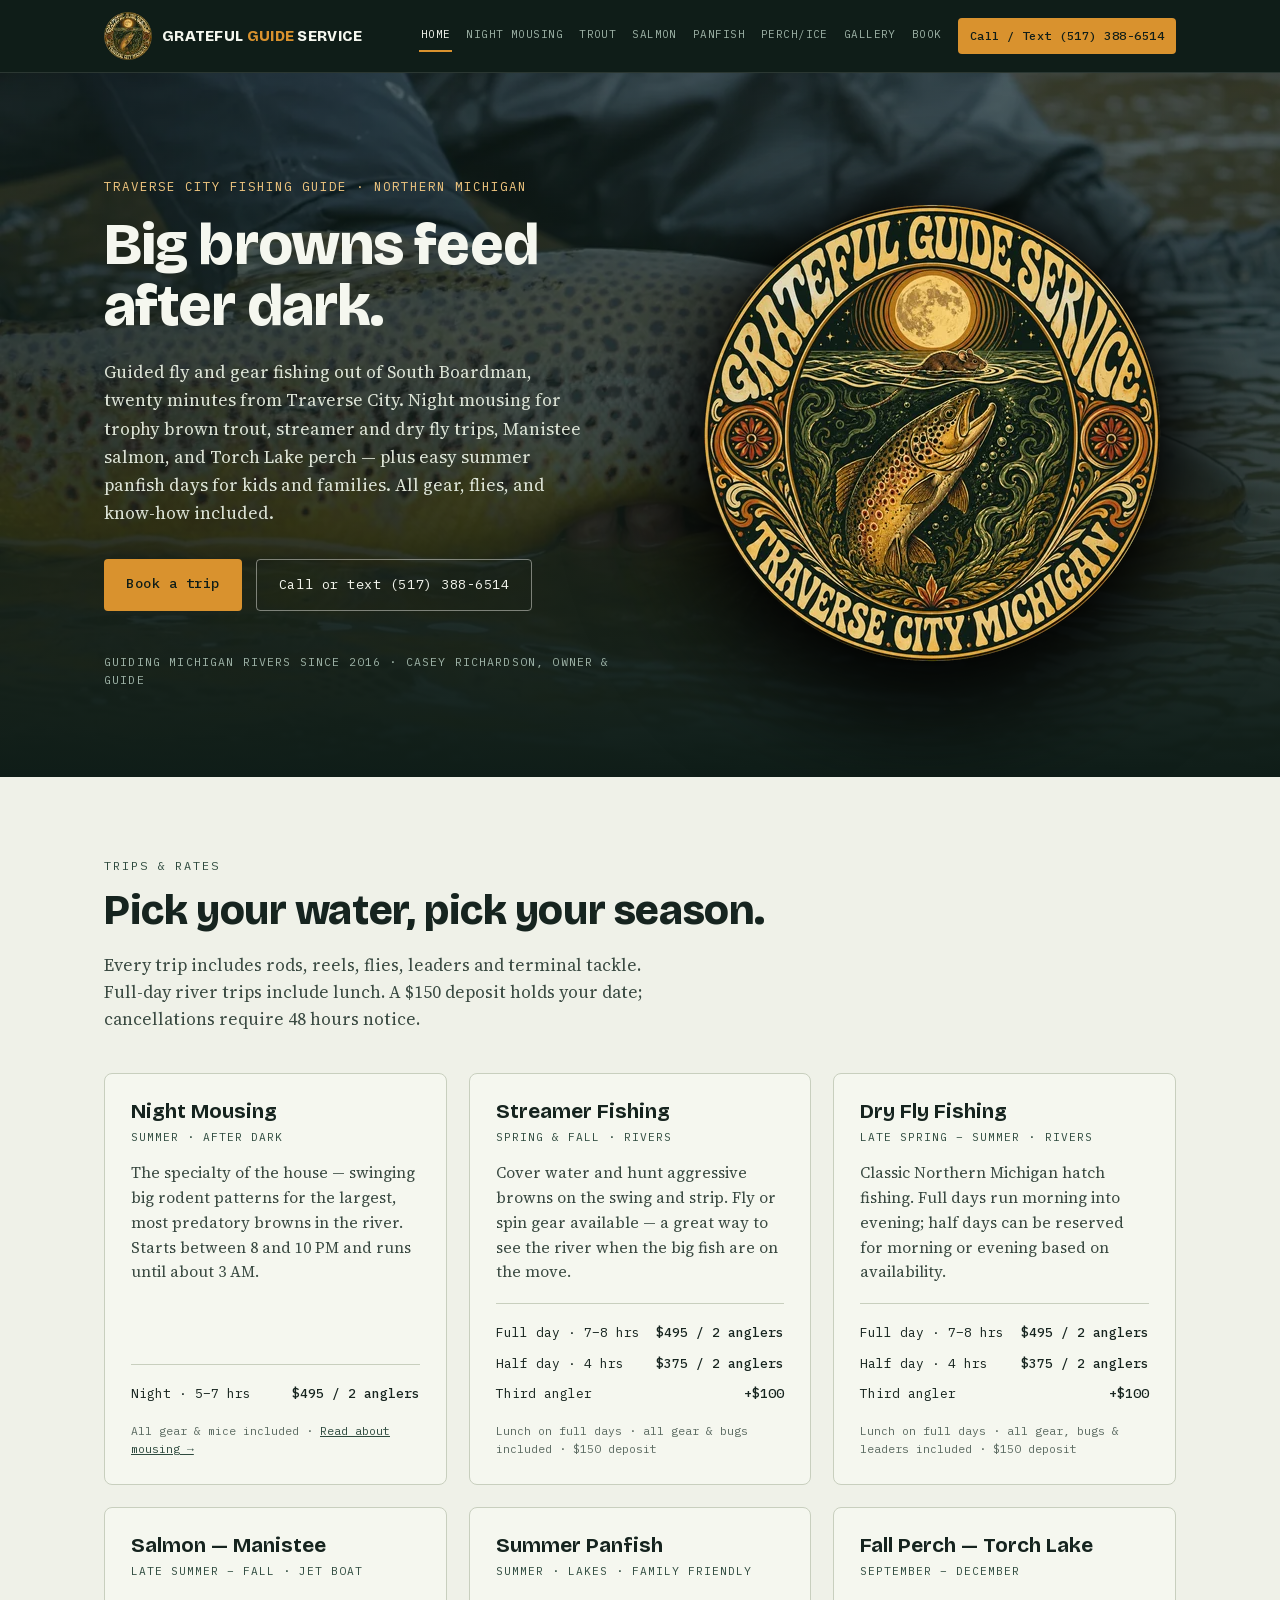
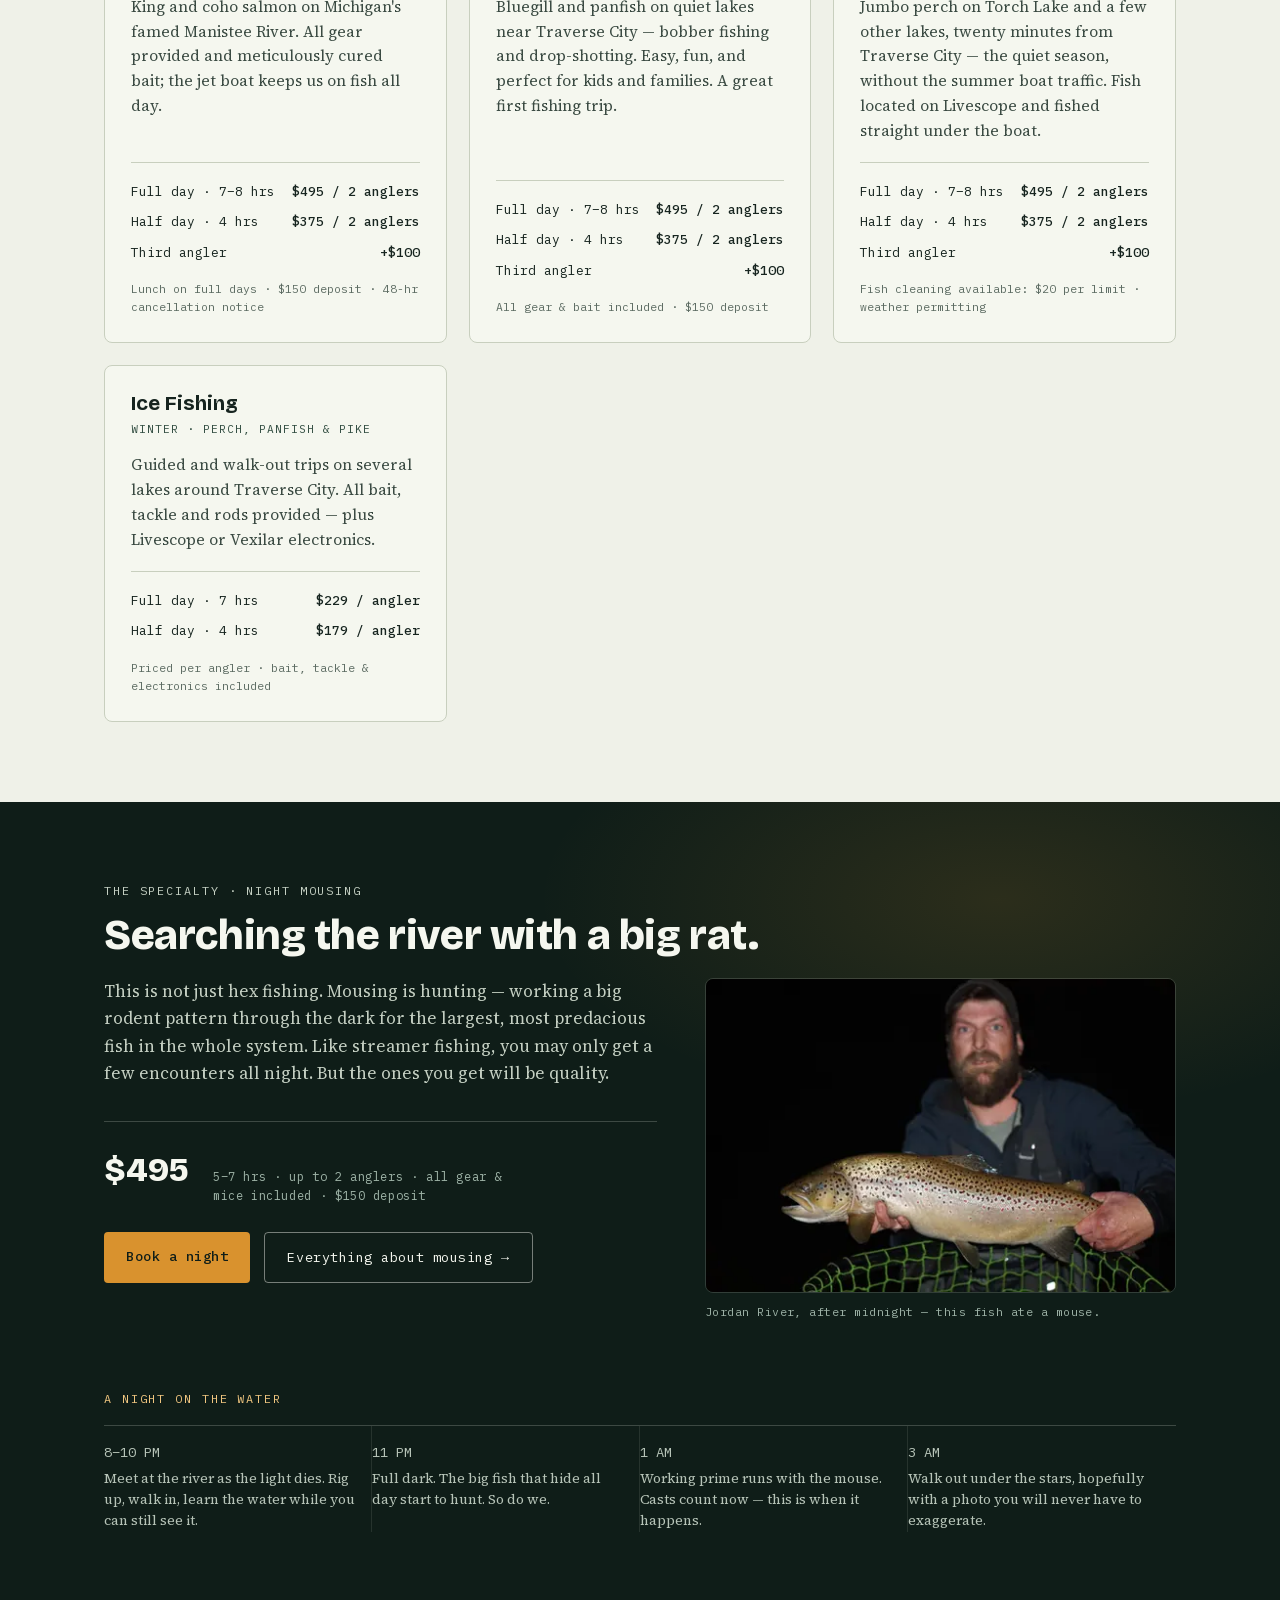
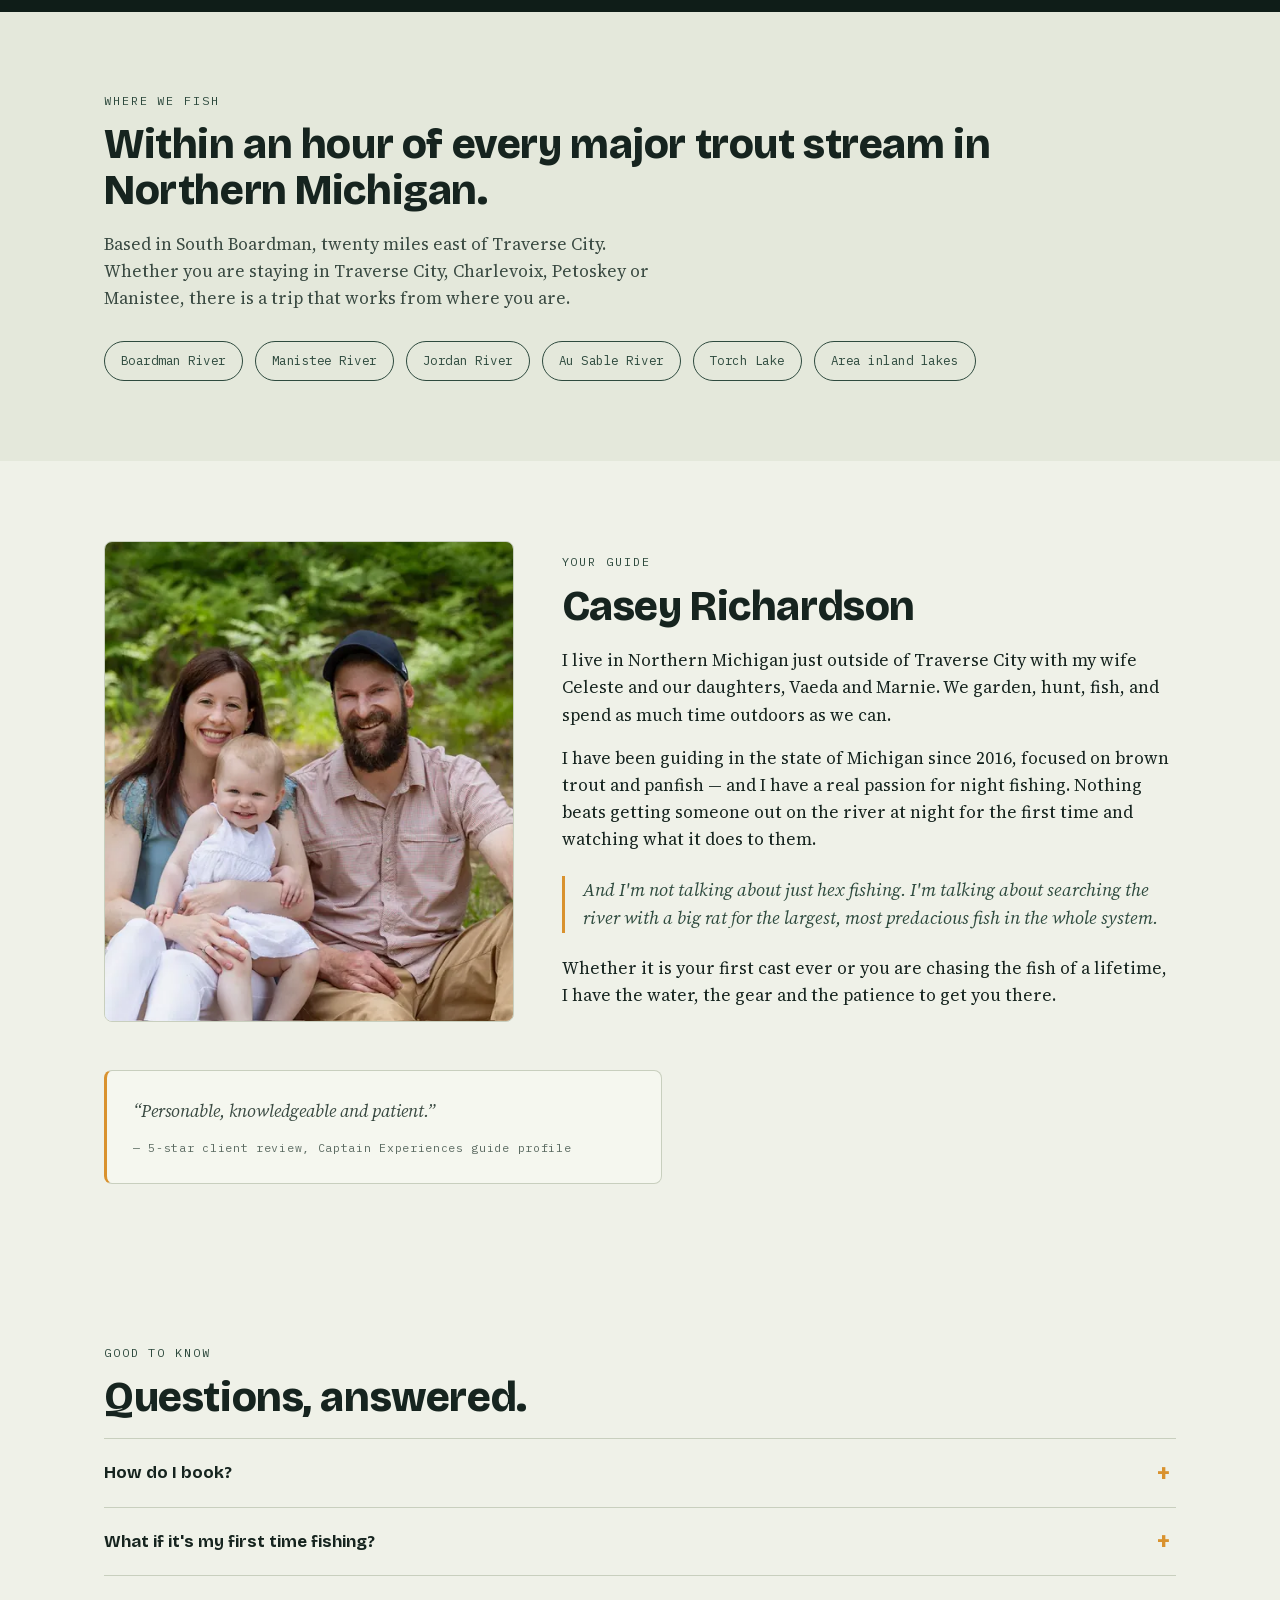
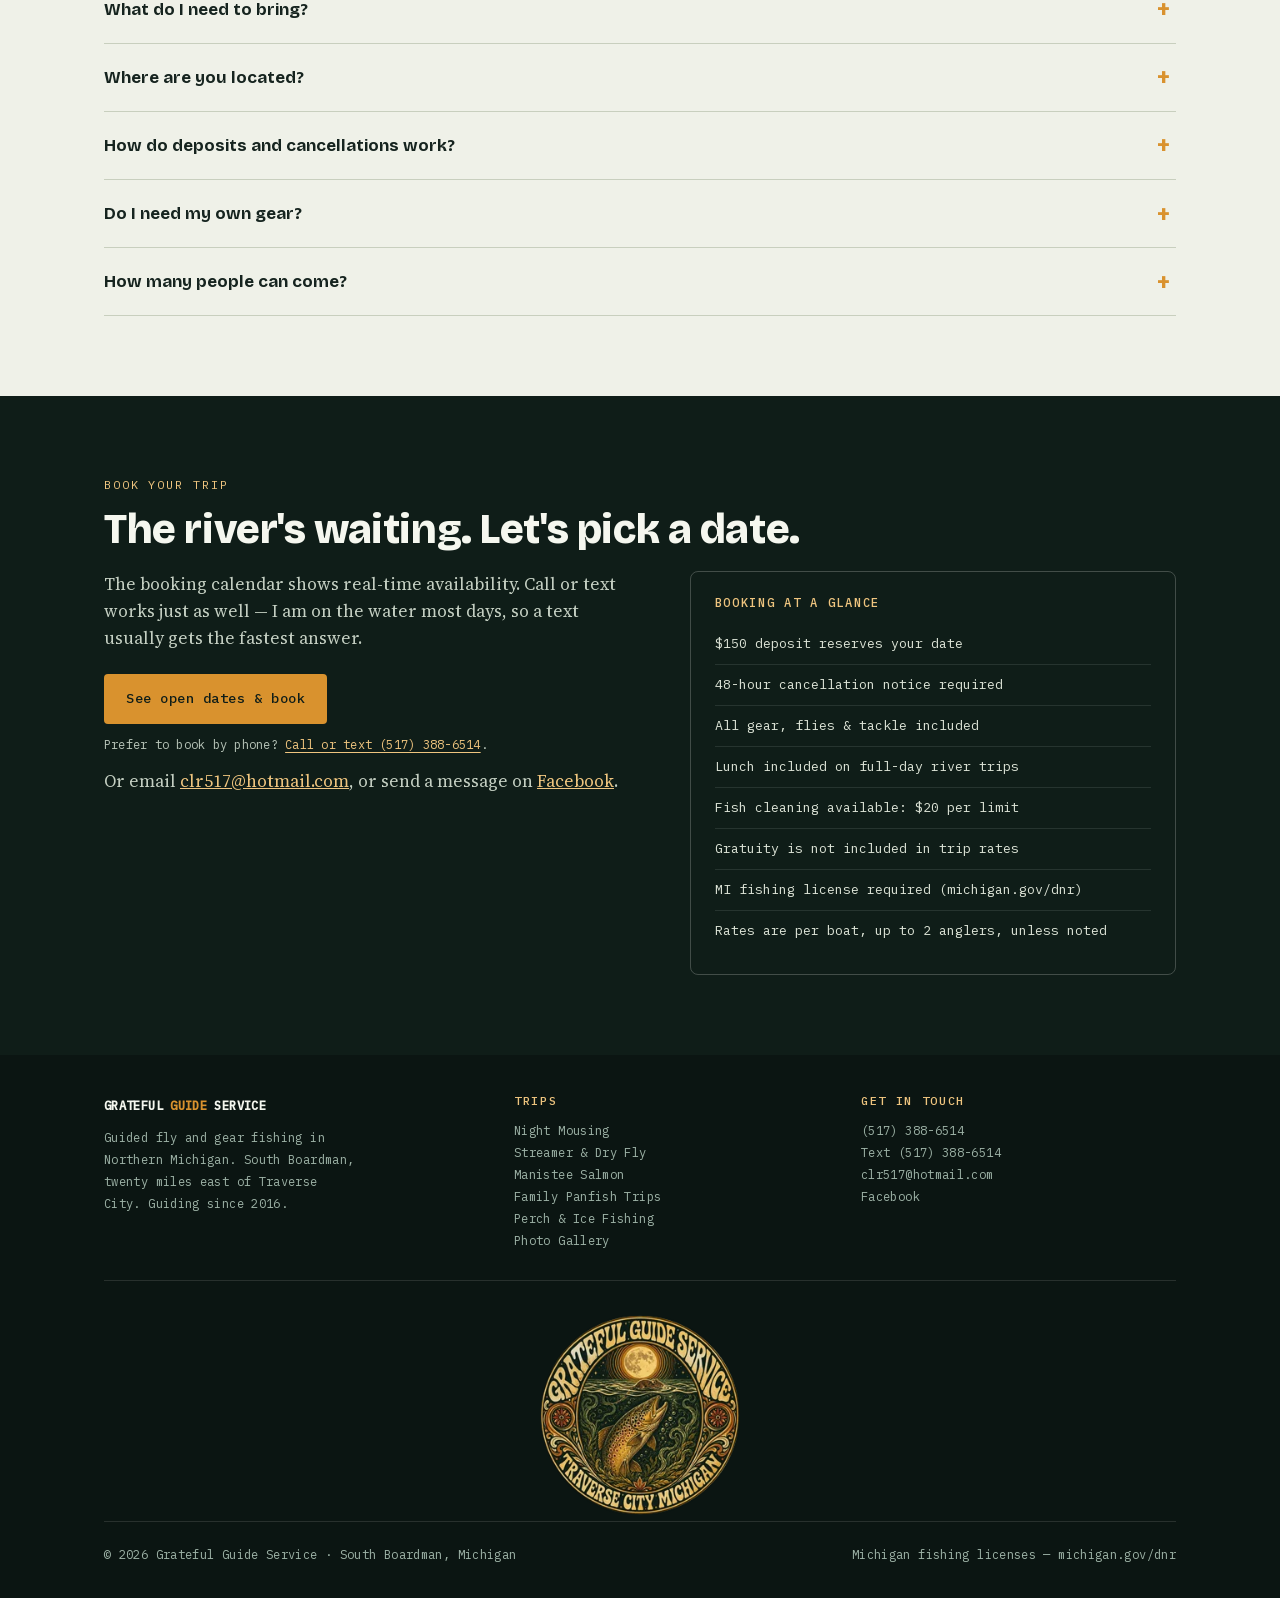
==== commit b766e444: "Flatten superlative and ranking language to plain facts The panfish FAQ opened by ranking the trip (" ====
--- a/index.html
+++ b/index.html
@@ -168,7 +168,7 @@
       "name": "What if it's my first time fishing?",
       "acceptedAnswer": {
         "@type": "Answer",
-        "text": "Not a problem. I have the perfect section of river and the right equipment for beginners — you will have real opportunities at quality fish while learning the skill throughout the day or evening. Kids and family trips are welcome too, and a summer panfish trip on one of the quiet lakes near Traverse City is the perfect place to start."
+        "text": "Not a problem. I have the right section of river and the right equipment for beginners — you will have real opportunities at quality fish while learning the skill throughout the day or evening. Kids and family trips are welcome too, and a summer panfish trip on one of the quiet lakes near Traverse City is an easy place to start."
       }
     },
     {
@@ -324,7 +324,7 @@
         <article class="trip">
           <h3><a href="./salmon-fishing-manistee/">Salmon — Manistee</a></h3>
           <p class="season">Late Summer – Fall · Jet boat</p>
-          <p>King and coho salmon on Michigan's famed Manistee River. Top-of-the-line gear and meticulously cured bait; the jet boat keeps us on fish all day.</p>
+          <p>King and coho salmon on Michigan's famed Manistee River. All gear provided and meticulously cured bait; the jet boat keeps us on fish all day.</p>
           <div class="price-lines">
             <div class="price-line"><span>Full day · 7–8 hrs</span><span class="amt">$495 / 2 anglers</span></div>
             <div class="price-line"><span>Half day · 4 hrs</span><span class="amt">$375 / 2 anglers</span></div>
@@ -360,7 +360,7 @@
         <article class="trip">
           <h3><a href="./perch-fishing-torch-lake/#ice">Ice Fishing</a></h3>
           <p class="season">Winter · Perch, panfish &amp; pike</p>
-          <p>Guided and walk-out trips on several lakes around Traverse City. All bait, tackle and rods provided — plus top-of-the-line electronics, Livescope or Vexilar.</p>
+          <p>Guided and walk-out trips on several lakes around Traverse City. All bait, tackle and rods provided — plus Livescope or Vexilar electronics.</p>
           <div class="price-lines">
             <div class="price-line"><span>Full day · 7 hrs</span><span class="amt">$229 / angler</span></div>
             <div class="price-line"><span>Half day · 4 hrs</span><span class="amt">$179 / angler</span></div>
@@ -482,7 +482,7 @@
       </details>
       <details>
         <summary>What if it's my first time fishing?</summary>
-        <p>Not a problem. I have the perfect section of river and the right equipment for beginners — you will have real opportunities at quality fish while learning the skill throughout the day or evening. Kids and family trips are welcome too, and a <a href="./family-panfish-trips/">summer panfish trip</a> on one of the quiet lakes near Traverse City is the perfect place to start.</p>
+        <p>Not a problem. I have the right section of river and the right equipment for beginners — you will have real opportunities at quality fish while learning the skill throughout the day or evening. Kids and family trips are welcome too, and a <a href="./family-panfish-trips/">summer panfish trip</a> on one of the quiet lakes near Traverse City is an easy place to start.</p>
       </details>
       <details>
         <summary>What do I need to bring?</summary>
